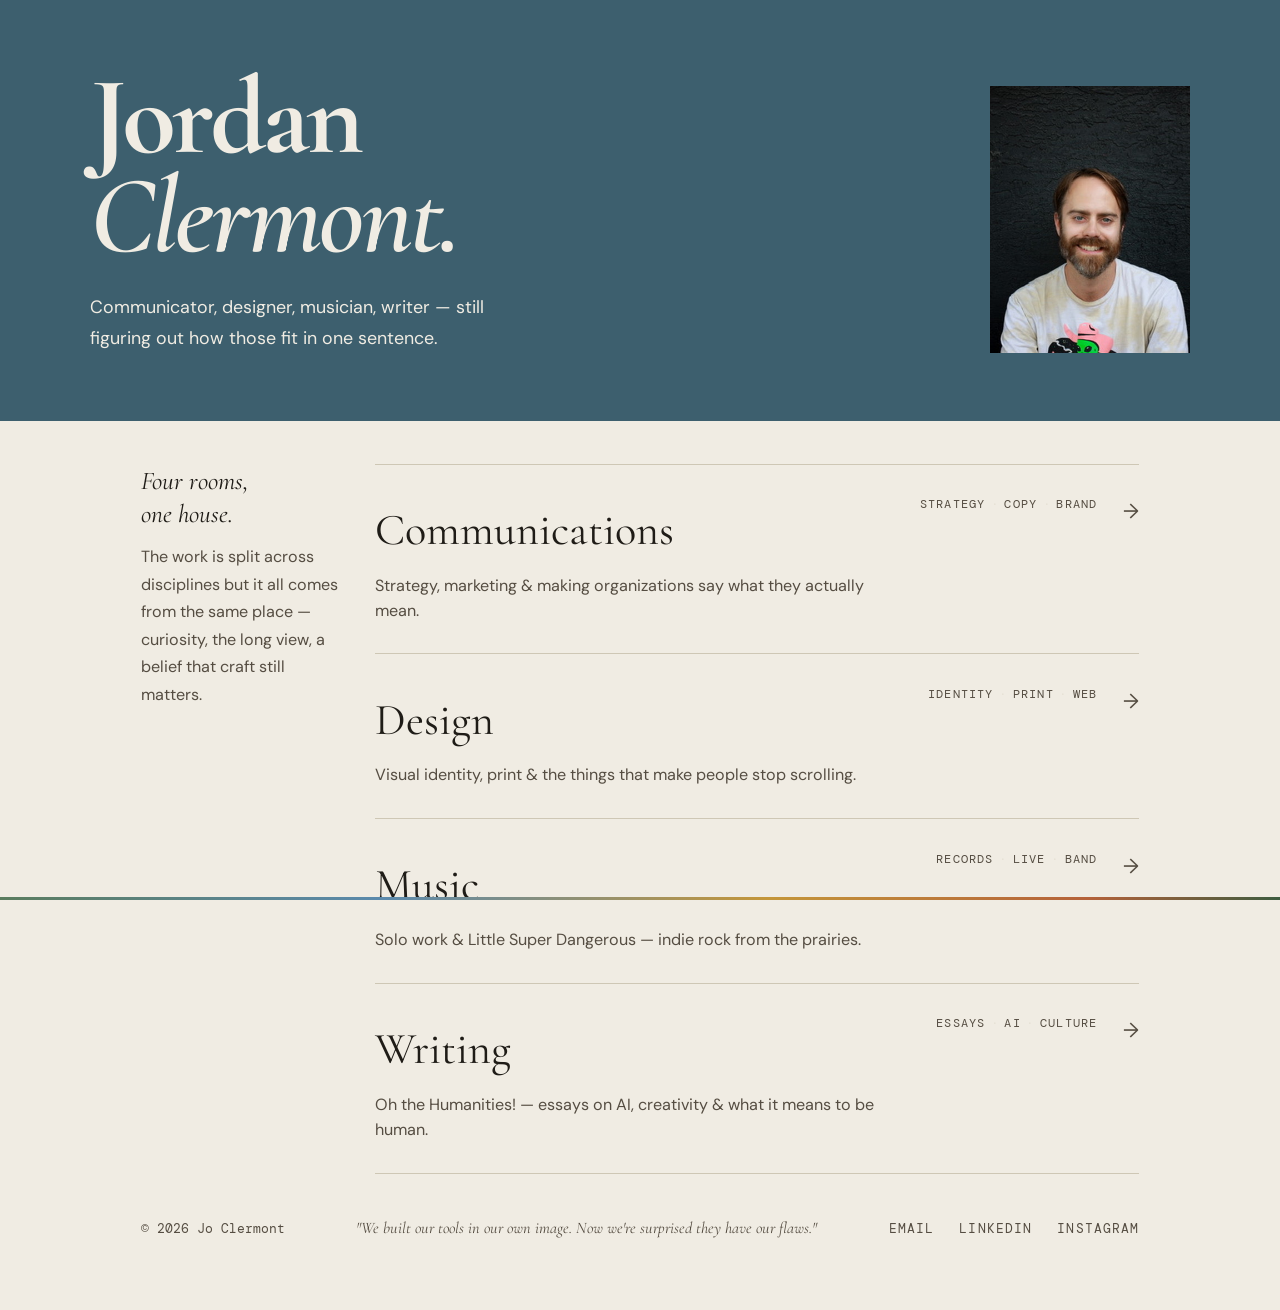
==== index.html @ e1fb4818 "improve contrast, readability, and extract shared styles Contrast - --muted: #6b6358 → #554d42 (~7.4" ====
<!DOCTYPE html>
<html lang="en">
<head>
  <meta charset="UTF-8" />
  <meta name="viewport" content="width=device-width, initial-scale=1.0" />
  <title>Jordan Clermont</title>
  <meta name="description" content="Communicator, designer, musician, writer — still figuring out how those fit in one sentence. Calgary, AB." />
  <link rel="preconnect" href="https://fonts.googleapis.com" />
  <link rel="preconnect" href="https://fonts.gstatic.com" crossorigin />
  <link href="https://fonts.googleapis.com/css2?family=Cormorant+Garamond:ital,wght@0,400;0,600;0,700;1,400;1,600&family=DM+Sans:wght@400;500&family=DM+Mono:wght@400&display=swap" rel="stylesheet" />
  <link rel="stylesheet" href="assets/site.css" />
</head>

<body class="page-landing">
  <!--
    ┌─────────────────────────────────────────┐
    │  you're reading the source code.        │
    │  that's exactly the kind of thing       │
    │  i would do.                            │
    │                                         │
    │  → hello@jordanclermont.com             │
    └─────────────────────────────────────────┘
  -->

  <a href="#main" class="skip-link">Skip to content</a>
  <div class="horizon-bar" aria-hidden="true"></div>

  <div id="egg" role="dialog" aria-label="Easter egg">
    <div class="egg-emoji" aria-hidden="true">🌾</div>
    <div class="egg-text">big sky country.<br>small konami code.</div>
    <div class="egg-sub" aria-hidden="true">↑↑↓↓←→←→BA</div>
    <div class="egg-close" role="button" tabindex="0">← back to the prairie</div>
  </div>

  <main id="main">
    <header class="hero">
      <div class="hero-inner">
        <div>
          <h1>
            <span id="nameClick">Jordan</span><br>
            <span class="last">Clermont.</span>
          </h1>
          <p class="tagline">Communicator, designer, musician, writer &mdash; still figuring out how those fit in one sentence.</p>
        </div>
        <div class="hero-portrait">
          <img src="jo.jpg" alt="Jordan Clermont" id="jo-photo" />
        </div>
      </div>
    </header>

    <section class="doors-section" aria-label="What I do">
      <div class="doors-layout">
        <div class="doors-sidebar">
          <div class="doors-sidebar-title">Four rooms,<br>one house.</div>
          <p>The work is split across disciplines but it all comes from the same place &mdash; curiosity, the long view, a belief that craft still matters.</p>
        </div>
        <nav class="doors-list" aria-label="Work categories">
          <a href="/communications" class="door">
            <div class="door-info">
              <span class="door-label">Communications</span>
              <span class="door-desc">Strategy, marketing &amp; making organizations say what they actually mean.</span>
            </div>
            <span class="door-tags" aria-hidden="true">
              <span class="door-tag">Strategy</span><span class="door-sep">·</span>
              <span class="door-tag">Copy</span><span class="door-sep">·</span>
              <span class="door-tag">Brand</span>
            </span>
            <span class="door-arrow" aria-hidden="true">→</span>
          </a>
          <a href="/design" class="door">
            <div class="door-info">
              <span class="door-label">Design</span>
              <span class="door-desc">Visual identity, print &amp; the things that make people stop scrolling.</span>
            </div>
            <span class="door-tags" aria-hidden="true">
              <span class="door-tag">Identity</span><span class="door-sep">·</span>
              <span class="door-tag">Print</span><span class="door-sep">·</span>
              <span class="door-tag">Web</span>
            </span>
            <span class="door-arrow" aria-hidden="true">→</span>
          </a>
          <a href="/music" class="door">
            <div class="door-info">
              <span class="door-label">Music</span>
              <span class="door-desc">Solo work &amp; Little Super Dangerous — indie rock from the prairies.</span>
            </div>
            <span class="door-tags" aria-hidden="true">
              <span class="door-tag">Records</span><span class="door-sep">·</span>
              <span class="door-tag">Live</span><span class="door-sep">·</span>
              <span class="door-tag">Band</span>
            </span>
            <span class="door-arrow" aria-hidden="true">→</span>
          </a>
          <a href="/writing" class="door">
            <div class="door-info">
              <span class="door-label">Writing</span>
              <span class="door-desc">Oh the Humanities! — essays on AI, creativity &amp; what it means to be human.</span>
            </div>
            <span class="door-tags" aria-hidden="true">
              <span class="door-tag">Essays</span><span class="door-sep">·</span>
              <span class="door-tag">AI</span><span class="door-sep">·</span>
              <span class="door-tag">Culture</span>
            </span>
            <span class="door-arrow" aria-hidden="true">→</span>
          </a>
        </nav>
      </div>
    </section>
  </main>

  <footer>
    <div class="footer-copy">&copy; 2026 Jo Clermont</div>
    <div class="footer-quote">"We built our tools in our own image. Now we're surprised they have our flaws."</div>
    <div class="footer-links">
      <a href="mailto:hello@jordanclermont.com">Email</a>
      <a href="https://linkedin.com/in/jordanclermont" target="_blank" rel="noopener">LinkedIn</a>
      <a href="https://instagram.com/jordanclermont" target="_blank" rel="noopener">Instagram</a>
    </div>
  </footer>

  <div class="secret-corner" aria-hidden="true">· · ·</div>

  <script>
    // cycle nicknames on name click
    const nameEl = document.getElementById('nameClick');
    const nicknames = ['Jordan', 'Jo', 'JoCler', 'Vagrant Jo', 'J-Money', 'The Clerminator', '🌾'];
    let ni = 0;
    nameEl.addEventListener('click', () => {
      ni = (ni + 1) % nicknames.length;
      nameEl.textContent = nicknames[ni];
    });

    // portrait — tooltip patter after 3+ clicks
    const photo = document.getElementById('jo-photo');
    const photoMsgs = ['still me.', 'you can stop.', 'okay i respect it.', '🌾', 'seriously though.', 'goodnight.'];
    let pi = 0;
    photo.addEventListener('click', () => {
      pi++;
      if (pi >= 3) photo.title = photoMsgs[Math.min(pi - 3, photoMsgs.length - 1)];
    });

    // konami code → egg
    const konami = [38, 38, 40, 40, 37, 39, 37, 39, 66, 65];
    const egg = document.getElementById('egg');
    let ki = 0;
    document.addEventListener('keydown', e => {
      ki = (e.keyCode === konami[ki]) ? ki + 1 : 0;
      if (ki === konami.length) { egg.classList.add('show'); ki = 0; }
    });
    const eggClose = document.querySelector('.egg-close');
    const hideEgg = () => egg.classList.remove('show');
    eggClose.addEventListener('click', hideEgg);
    eggClose.addEventListener('keydown', e => {
      if (e.key === 'Enter' || e.key === ' ') { e.preventDefault(); hideEgg(); }
    });

    // tab-title patter while away
    const titles = ['Jordan Clermont', 'oh hey', 'still here?', 'Jordan Clermont'];
    let ti = 0;
    setInterval(() => {
      if (document.hidden) {
        ti = (ti + 1) % titles.length;
        document.title = titles[ti];
      } else {
        document.title = titles[0];
        ti = 0;
      }
    }, 3500);
  </script>
</body>
</html>
---- assets/site.css ----
/* ==========================================================================
   jordanclermont.com — site styles
   ========================================================================== */

/* ─── tokens ─────────────────────────────────────────────────────────────── */
:root {
  --hero-bg:    #3d5f6e;
  --hero-text:  #f0ece3;
  --hero-muted: #dce8ec;

  --sky:        #f0ece3;
  --ink:        #1f1c17;
  --muted:      #554d42;
  --border:     #cec7b5;
  --focus:      #2a7fff;

  --wheat:      #c4963a;
  --sage:       #5a7c5e;
  --sage-deep:  #3d5c40;
  --clay:       #b5623a;
  --bigsky:     #5b8aad;

  --max:        1100px;
}

/* ─── reset + base ───────────────────────────────────────────────────────── */
*, *::before, *::after { box-sizing: border-box; margin: 0; padding: 0; }

html { font-size: 17px; scroll-behavior: smooth; }

body {
  min-height: 100vh;
  background: var(--sky);
  color: var(--ink);
  font-family: 'DM Sans', sans-serif;
  font-weight: 400;
  line-height: 1.6;
  -webkit-font-smoothing: antialiased;
}

@media (prefers-reduced-motion: reduce) {
  *, *::before, *::after {
    animation-duration: 0.01ms !important;
    transition-duration: 0.01ms !important;
  }
  html { scroll-behavior: auto; }
}

:focus-visible {
  outline: 2px solid var(--focus);
  outline-offset: 3px;
}

/* ─── skip link + horizon bar ────────────────────────────────────────────── */
.skip-link {
  position: absolute;
  top: -100%;
  left: 1rem;
  z-index: 10000;
  padding: 0.5rem 1rem;
  background: var(--ink);
  color: var(--sky);
  font-size: 0.9rem;
  text-decoration: none;
  border-radius: 0 0 4px 4px;
}
.skip-link:focus { top: 0; }

.horizon-bar {
  position: fixed;
  left: 0; right: 0; bottom: 0;
  z-index: 100;
  height: 3px;
  background: linear-gradient(90deg,
    var(--sage), var(--bigsky) 30%, var(--wheat) 60%, var(--clay) 85%, var(--sage-deep));
}

/* ─── shared animations ──────────────────────────────────────────────────── */
@keyframes fadeUp {
  from { opacity: 0; transform: translateY(18px); }
  to   { opacity: 1; transform: translateY(0); }
}

/* ─── hero (shared shell; padding + layout differ per page) ──────────────── */
.hero {
  background: var(--hero-bg);
  opacity: 0;
  animation: fadeUp 0.8s ease 0.1s forwards;
}
.hero-inner {
  max-width: var(--max);
  margin: 0 auto;
}

/* ==========================================================================
   LANDING PAGE  (body.page-landing)
   ========================================================================== */
.page-landing .hero { padding: 4rem 3rem; }
.page-landing .hero-inner {
  display: grid;
  grid-template-columns: 1fr 200px;
  gap: 2rem;
  align-items: end;
}

.page-landing h1 {
  font-family: 'Cormorant Garamond', serif;
  font-size: clamp(3.5rem, 9vw, 6.5rem);
  font-weight: 700;
  line-height: 0.9;
  letter-spacing: -0.03em;
  color: var(--hero-text);
}
.page-landing h1 .last {
  display: block;
  font-style: italic;
  font-weight: 600;
}
#nameClick { cursor: pointer; user-select: none; }

.tagline {
  max-width: 440px;
  margin-top: 1.5rem;
  color: var(--hero-text);
  font-size: 1.05rem;
  line-height: 1.7;
}

.hero-portrait img {
  display: block;
  width: 100%;
  aspect-ratio: 3 / 4;
  object-fit: cover;
  object-position: center top;
}

/* doors */
.doors-section {
  max-width: var(--max);
  margin: 0 auto;
  padding: 0 3rem;
}
.doors-layout {
  display: grid;
  grid-template-columns: 200px 1fr;
  gap: 2rem;
  padding-top: 2.5rem;
  opacity: 0;
  animation: fadeUp 0.7s ease 0.3s forwards;
}

.doors-sidebar-title {
  margin-bottom: 0.8rem;
  font-family: 'Cormorant Garamond', serif;
  font-size: 1.5rem;
  font-style: italic;
  line-height: 1.3;
}
.doors-sidebar p {
  color: var(--muted);
  font-size: 0.95rem;
  line-height: 1.7;
}

.doors-list { border-top: 1px solid var(--border); }

.door {
  display: grid;
  grid-template-columns: 1fr auto auto;
  align-items: start;
  gap: 1.5rem;
  padding: 1.8rem 0;
  border-bottom: 1px solid var(--border);
  color: var(--ink);
  text-decoration: none;
  transition: padding-left 0.25s ease;
}
.door:hover { padding-left: 0.6rem; }
.door-info { display: flex; flex-direction: column; gap: 0.4rem; }

.door-label {
  font-family: 'Cormorant Garamond', serif;
  font-size: clamp(1.8rem, 3.5vw, 2.6rem);
  font-weight: 400;
  transition: color 0.2s;
}
.door:hover .door-label { color: var(--hero-bg); }

.door-desc {
  color: var(--muted);
  font-size: 0.95rem;
  line-height: 1.55;
}

.door-tags { display: flex; align-items: center; gap: 0.5rem; }
.door-tag {
  font-family: 'DM Mono', monospace;
  font-size: 0.72rem;
  color: var(--muted);
  letter-spacing: 0.1em;
  text-transform: uppercase;
}
.door-sep { color: var(--border); font-size: 0.5rem; }

.door-arrow {
  color: var(--muted);
  font-size: 1.2rem;
  transition: color 0.2s, transform 0.2s;
}
.door:hover .door-arrow {
  color: var(--hero-bg);
  transform: translate(3px, -3px);
}

/* landing footer */
.page-landing footer {
  display: flex;
  justify-content: space-between;
  align-items: center;
  flex-wrap: wrap;
  gap: 1rem;
  max-width: var(--max);
  margin: 0 auto;
  padding: 2.5rem 3rem 4rem;
  opacity: 0;
  animation: fadeUp 0.7s ease 0.5s forwards;
}
.footer-copy {
  color: var(--muted);
  font-family: 'DM Mono', monospace;
  font-size: 0.75rem;
}
.footer-quote {
  flex: 1;
  min-width: 200px;
  color: var(--muted);
  font-family: 'Cormorant Garamond', serif;
  font-size: 0.95rem;
  font-style: italic;
  text-align: center;
}
.footer-links { display: flex; gap: 1.5rem; }
.footer-links a {
  color: var(--muted);
  font-family: 'DM Mono', monospace;
  font-size: 0.78rem;
  letter-spacing: 0.08em;
  text-decoration: none;
  text-transform: uppercase;
  transition: color 0.2s;
}
.footer-links a:hover { color: var(--ink); }

/* easter egg */
.secret-corner {
  position: fixed;
  right: 1rem; bottom: 1rem;
  z-index: 99;
  color: var(--sky);
  font-family: 'DM Mono', monospace;
  font-size: 0.55rem;
  letter-spacing: 0.15em;
  user-select: none;
  transition: color 0.4s;
}
.secret-corner:hover { color: var(--muted); }

#egg {
  display: none;
  position: fixed;
  inset: 0;
  z-index: 9999;
  background: var(--ink);
  align-items: center;
  justify-content: center;
  flex-direction: column;
  gap: 1.2rem;
  padding: 2rem;
  text-align: center;
}
#egg.show { display: flex; }
#egg .egg-emoji { font-size: 5rem; animation: float 3s ease-in-out infinite; }
#egg .egg-text {
  max-width: 380px;
  color: var(--sky);
  font-family: 'Cormorant Garamond', serif;
  font-size: 1.8rem;
  font-style: italic;
  line-height: 1.4;
}
#egg .egg-sub {
  color: var(--hero-muted);
  font-family: 'DM Mono', monospace;
  font-size: 0.78rem;
  letter-spacing: 0.08em;
}
#egg .egg-close {
  margin-top: 1rem;
  color: var(--hero-muted);
  cursor: pointer;
  font-family: 'DM Mono', monospace;
  font-size: 0.75rem;
  letter-spacing: 0.12em;
  text-transform: uppercase;
  transition: color 0.2s;
}
#egg .egg-close:hover { color: var(--wheat); }

@keyframes float {
  0%, 100% { transform: translateY(0); }
  50%      { transform: translateY(-14px); }
}

/* landing responsive */
@media (max-width: 680px) {
  .page-landing .hero { padding: 2.5rem 1.5rem; }
  .page-landing .hero-inner { grid-template-columns: 1fr; }
  .hero-portrait { width: 150px; order: -1; }

  .doors-section { padding: 0 1.5rem; }
  .doors-layout { grid-template-columns: 1fr; gap: 1rem; }
  .door { grid-template-columns: 1fr auto; }
  .door-tags { display: none; }

  .page-landing footer { padding: 2rem 1.5rem 4rem; }
}

/* ==========================================================================
   COMMUNICATIONS PAGE  (body.page-comms)
   ========================================================================== */

/* nav */
.site-nav { background: var(--hero-bg); padding: 1rem 3rem; }
.site-nav-inner {
  display: flex;
  justify-content: space-between;
  align-items: center;
  max-width: var(--max);
  margin: 0 auto;
}
.nav-back {
  color: var(--hero-muted);
  font-family: 'DM Mono', monospace;
  font-size: 0.78rem;
  letter-spacing: 0.1em;
  text-decoration: none;
  text-transform: uppercase;
  transition: color 0.2s;
}
.nav-back:hover { color: var(--hero-text); }
.nav-label {
  color: var(--hero-muted);
  font-family: 'DM Mono', monospace;
  font-size: 0.75rem;
  letter-spacing: 0.15em;
  text-transform: uppercase;
}

/* hero */
.page-comms .hero { padding: 3rem 3rem 4rem; }

.hero-kicker {
  margin-bottom: 1rem;
  color: var(--hero-muted);
  font-family: 'DM Mono', monospace;
  font-size: 0.78rem;
  letter-spacing: 0.15em;
  text-transform: uppercase;
}
.page-comms h1 {
  font-family: 'Cormorant Garamond', serif;
  font-size: clamp(3rem, 8vw, 5.5rem);
  font-weight: 700;
  line-height: 0.9;
  letter-spacing: -0.03em;
  color: var(--hero-text);
}
.page-comms h1 em {
  display: block;
  font-style: italic;
  font-weight: 600;
}

.hero-desc {
  max-width: 640px;
  margin-top: 1.8rem;
  color: var(--hero-text);
  font-size: 1.15rem;
  line-height: 1.75;
}

.hero-meta {
  display: flex;
  flex-wrap: wrap;
  gap: 2.5rem;
  margin-top: 2rem;
}
.hero-stat { display: flex; flex-direction: column; gap: 0.25rem; }
.hero-stat-num {
  color: var(--hero-text);
  font-family: 'Cormorant Garamond', serif;
  font-size: 2.1rem;
  font-weight: 700;
  line-height: 1;
}
.hero-stat-label {
  color: var(--hero-muted);
  font-family: 'DM Mono', monospace;
  font-size: 0.72rem;
  letter-spacing: 0.1em;
  text-transform: uppercase;
}

/* main + case studies */
.page-comms main {
  max-width: var(--max);
  margin: 0 auto;
  padding: 0 3rem;
}
.case-study {
  padding: 4rem 0;
  border-bottom: 1px solid var(--border);
  opacity: 0;
  animation: fadeUp 0.7s ease forwards;
}
.case-study:last-of-type { border-bottom: none; }
.case-study:nth-of-type(1) { animation-delay: 0.3s; }
.case-study:nth-of-type(2) { animation-delay: 0.45s; }
.case-study:nth-of-type(3) { animation-delay: 0.6s; }

.case-header {
  display: grid;
  grid-template-columns: 1fr auto;
  align-items: start;
  gap: 2rem;
  margin-bottom: 2rem;
}
.case-num {
  margin-bottom: 0.6rem;
  color: var(--muted);
  font-family: 'DM Mono', monospace;
  font-size: 0.72rem;
  letter-spacing: 0.15em;
}
.page-comms h2 {
  font-family: 'Cormorant Garamond', serif;
  font-size: clamp(2rem, 4vw, 3rem);
  font-weight: 400;
  line-height: 1.05;
  letter-spacing: -0.02em;
}
.case-tags {
  display: flex;
  flex-direction: column;
  align-items: flex-end;
  gap: 0.4rem;
  padding-top: 0.2rem;
}
.tag {
  padding: 0.25rem 0.55rem;
  border: 1px solid var(--border);
  color: var(--muted);
  font-family: 'DM Mono', monospace;
  font-size: 0.7rem;
  letter-spacing: 0.1em;
  text-transform: uppercase;
  white-space: nowrap;
}

.case-body { display: grid; grid-template-columns: 1fr 1fr; gap: 3rem; }

.case-section-label {
  margin-bottom: 0.6rem;
  color: var(--muted);
  font-family: 'DM Mono', monospace;
  font-size: 0.72rem;
  letter-spacing: 0.15em;
  text-transform: uppercase;
}
.case-text {
  color: var(--ink);
  font-size: 1.1rem;
  line-height: 1.75;
}
.case-text + .case-text { margin-top: 1.2rem; }

.case-stats {
  display: flex;
  flex-wrap: wrap;
  gap: 2rem;
  margin-top: 1.8rem;
  padding-top: 1.5rem;
  border-top: 1px solid var(--border);
}
.case-stat { display: flex; flex-direction: column; gap: 0.25rem; }
.case-stat-num {
  color: var(--hero-bg);
  font-family: 'Cormorant Garamond', serif;
  font-size: 1.9rem;
  font-weight: 700;
  line-height: 1;
}
.case-stat-label {
  max-width: 130px;
  color: var(--muted);
  font-family: 'DM Mono', monospace;
  font-size: 0.7rem;
  letter-spacing: 0.08em;
  line-height: 1.45;
  text-transform: uppercase;
}

/* before / after */
.before-after { grid-column: 1 / -1; margin-top: 0.5rem; }
.ba-label-row {
  display: grid;
  grid-template-columns: 1fr 1fr;
  gap: 1rem;
  margin-bottom: 0.5rem;
}
.ba-label {
  color: var(--muted);
  font-family: 'DM Mono', monospace;
  font-size: 0.72rem;
  letter-spacing: 0.15em;
  text-transform: uppercase;
}
.ba-label.after { color: var(--sage-deep); }

.ba-frames { display: grid; grid-template-columns: 1fr 1fr; gap: 1rem; }
.ba-frame {
  position: relative;
  overflow: hidden;
  border: 1px solid var(--border);
  background: #fff;
}
.ba-frame.after { border-color: var(--sage-deep); }
.ba-frame img { display: block; width: 100%; }

.ba-caption {
  margin-top: 0.8rem;
  color: var(--muted);
  font-size: 0.9rem;
  font-style: italic;
  line-height: 1.65;
}

/* pull quote */
.pull-quote {
  grid-column: 1 / -1;
  margin-top: 1rem;
  padding: 1.5rem 2rem;
  border-left: 3px solid var(--wheat);
  background: rgba(196, 150, 58, 0.08);
}
.pull-quote p {
  color: var(--ink);
  font-family: 'Cormorant Garamond', serif;
  font-size: 1.4rem;
  font-style: italic;
  line-height: 1.5;
}
.pull-quote cite {
  display: block;
  margin-top: 0.6rem;
  color: var(--muted);
  font-family: 'DM Mono', monospace;
  font-size: 0.72rem;
  font-style: normal;
  letter-spacing: 0.1em;
  text-transform: uppercase;
}

/* video */
.video-wrap {
  position: relative;
  grid-column: 1 / -1;
  height: 0;
  margin-top: 0.5rem;
  padding-bottom: 56.25%;
  overflow: hidden;
  border: 1px solid var(--border);
}
.video-wrap iframe {
  position: absolute;
  top: 0; left: 0;
  width: 100%;
  height: 100%;
  border: none;
}
.video-note {
  margin-top: 0.6rem;
  color: var(--muted);
  font-family: 'DM Mono', monospace;
  font-size: 0.72rem;
  font-style: italic;
  letter-spacing: 0.05em;
}

/* comms footer */
.page-comms footer {
  display: flex;
  justify-content: space-between;
  align-items: center;
  flex-wrap: wrap;
  gap: 1rem;
  max-width: var(--max);
  margin: 0 auto;
  padding: 2.5rem 3rem 5rem;
  border-top: 1px solid var(--border);
}
.footer-contact {
  color: var(--muted);
  font-family: 'DM Mono', monospace;
  font-size: 0.78rem;
  letter-spacing: 0.08em;
  text-decoration: none;
  text-transform: uppercase;
  transition: color 0.2s;
}
.footer-contact:hover { color: var(--ink); }

/* comms responsive */
@media (max-width: 680px) {
  .site-nav { padding: 1rem 1.5rem; }
  .page-comms .hero { padding: 2rem 1.5rem 3rem; }
  .page-comms main { padding: 0 1.5rem; }

  .case-header { grid-template-columns: 1fr; }
  .case-body { grid-template-columns: 1fr; gap: 1.5rem; }
  .case-tags { flex-direction: row; flex-wrap: wrap; align-items: flex-start; }

  .ba-frames,
  .ba-label-row { grid-template-columns: 1fr; }

  .hero-meta { gap: 1.5rem; }

  .page-comms footer { padding: 2rem 1.5rem 5rem; }
}
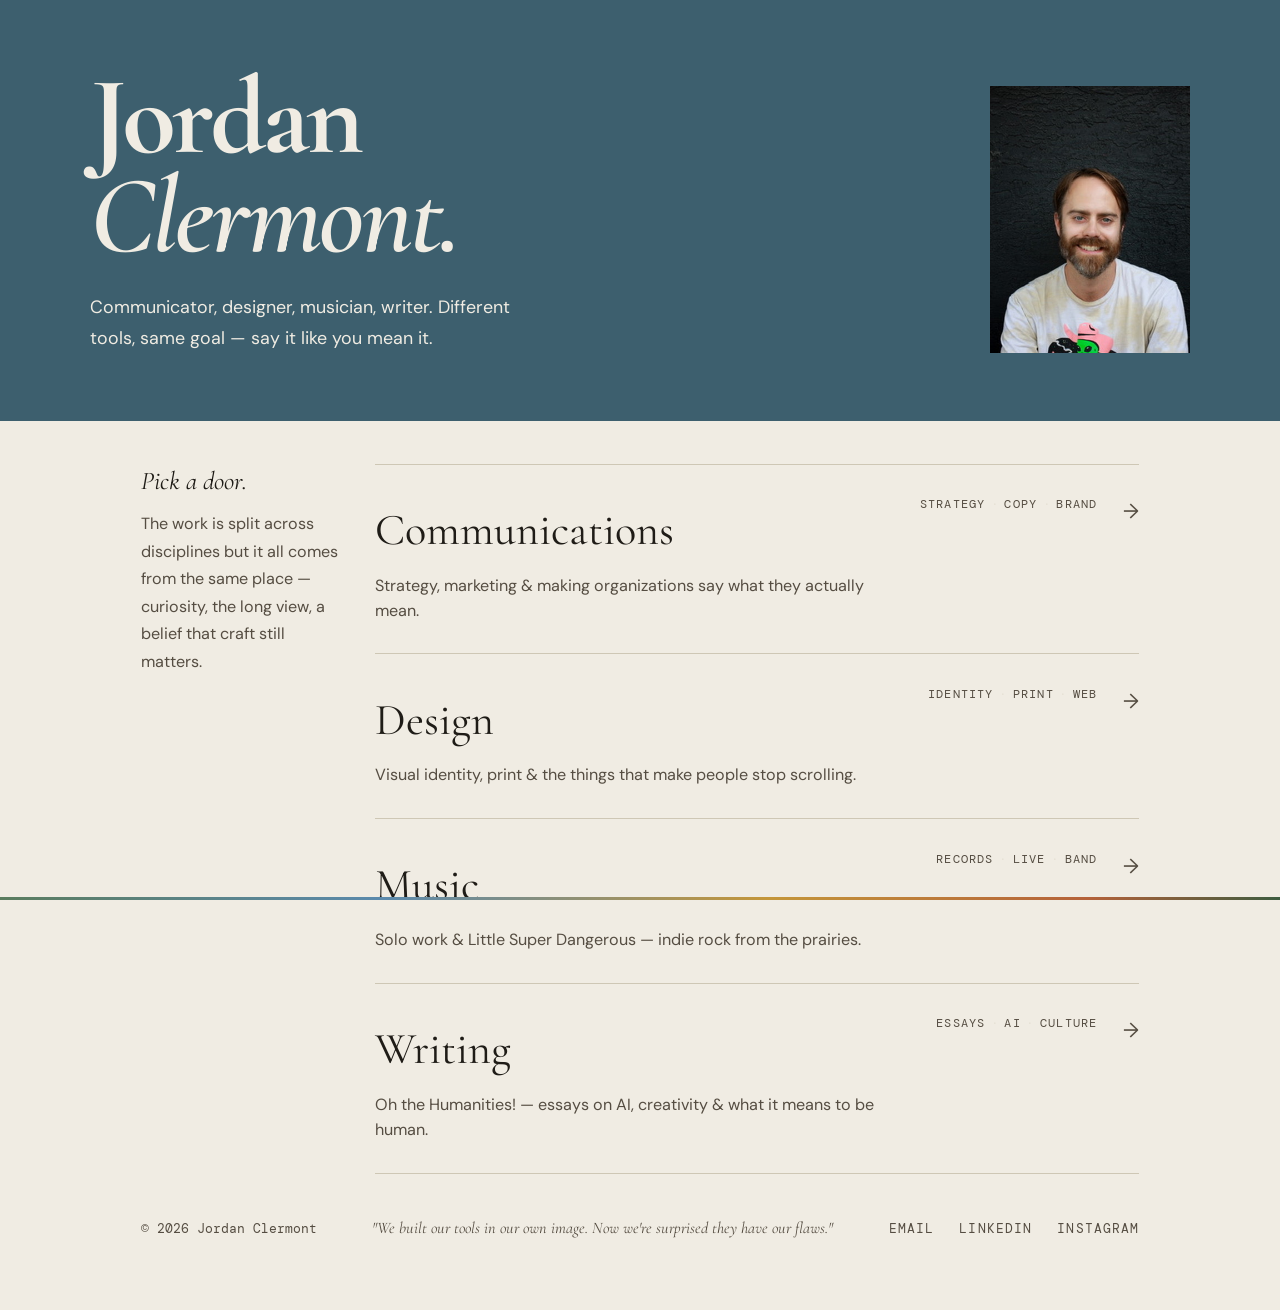
==== commit 94802181: "new tagline, real portfolio content on design/music/writing, neutral crisis-comms rewrite - tagline:" ====
--- a/index.html
+++ b/index.html
@@ -4,11 +4,20 @@
   <meta charset="UTF-8" />
   <meta name="viewport" content="width=device-width, initial-scale=1.0" />
   <title>Jordan Clermont</title>
-  <meta name="description" content="Communicator, designer, musician, writer — still figuring out how those fit in one sentence. Calgary, AB." />
+  <meta name="description" content="Jordan Clermont — communicator, designer, musician &amp; writer in Calgary, AB. Different tools, same goal: say it like you mean it." />
   <link rel="preconnect" href="https://fonts.googleapis.com" />
   <link rel="preconnect" href="https://fonts.gstatic.com" crossorigin />
   <link href="https://fonts.googleapis.com/css2?family=Cormorant+Garamond:ital,wght@0,400;0,600;0,700;1,400;1,600&family=DM+Sans:wght@400;500&family=DM+Mono:wght@400&display=swap" rel="stylesheet" />
   <link rel="stylesheet" href="assets/site.css" />
+  <link rel="icon" href="/favicon.svg" type="image/svg+xml" />
+
+  <!-- Open Graph / social -->
+  <meta property="og:type" content="website" />
+  <meta property="og:title" content="Jordan Clermont" />
+  <meta property="og:description" content="Communicator, designer, musician &amp; writer in Calgary, AB. Different tools, same goal: say it like you mean it." />
+  <meta property="og:url" content="https://jordanclermont-com.pages.dev/" />
+  <meta property="og:image" content="https://jordanclermont-com.pages.dev/jo.jpg" />
+  <meta name="twitter:card" content="summary_large_image" />
 </head>
 
 <body class="page-landing">
@@ -40,7 +49,7 @@
             <span id="nameClick">Jordan</span><br>
             <span class="last">Clermont.</span>
           </h1>
-          <p class="tagline">Communicator, designer, musician, writer &mdash; still figuring out how those fit in one sentence.</p>
+          <p class="tagline">Communicator, designer, musician, writer. Different tools, same goal &mdash; say it like you mean it.</p>
         </div>
         <div class="hero-portrait">
           <img src="jo.jpg" alt="Jordan Clermont" id="jo-photo" />
@@ -51,7 +60,7 @@
     <section class="doors-section" aria-label="What I do">
       <div class="doors-layout">
         <div class="doors-sidebar">
-          <div class="doors-sidebar-title">Four rooms,<br>one house.</div>
+          <div class="doors-sidebar-title">Pick a door.</div>
           <p>The work is split across disciplines but it all comes from the same place &mdash; curiosity, the long view, a belief that craft still matters.</p>
         </div>
         <nav class="doors-list" aria-label="Work categories">
@@ -109,7 +118,7 @@
   </main>
 
   <footer>
-    <div class="footer-copy">&copy; 2026 Jo Clermont</div>
+    <div class="footer-copy">&copy; 2026 Jordan Clermont</div>
     <div class="footer-quote">"We built our tools in our own image. Now we're surprised they have our flaws."</div>
     <div class="footer-links">
       <a href="mailto:hello@jordanclermont.com">Email</a>
--- a/assets/site.css
+++ b/assets/site.css
@@ -326,7 +326,7 @@
 }
 
 /* ==========================================================================
-   COMMUNICATIONS PAGE  (body.page-comms)
+   SUBPAGES  (body.page-sub — shared by comms, design, music, writing)
    ========================================================================== */
 
 /* nav */
@@ -357,7 +357,7 @@
 }
 
 /* hero */
-.page-comms .hero { padding: 3rem 3rem 4rem; }
+.page-sub .hero { padding: 3rem 3rem 4rem; }
 
 .hero-kicker {
   margin-bottom: 1rem;
@@ -367,7 +367,7 @@
   letter-spacing: 0.15em;
   text-transform: uppercase;
 }
-.page-comms h1 {
+.page-sub h1 {
   font-family: 'Cormorant Garamond', serif;
   font-size: clamp(3rem, 8vw, 5.5rem);
   font-weight: 700;
@@ -375,7 +375,7 @@
   letter-spacing: -0.03em;
   color: var(--hero-text);
 }
-.page-comms h1 em {
+.page-sub h1 em {
   display: block;
   font-style: italic;
   font-weight: 600;
@@ -412,7 +412,7 @@
 }
 
 /* main + case studies */
-.page-comms main {
+.page-sub main {
   max-width: var(--max);
   margin: 0 auto;
   padding: 0 3rem;
@@ -442,7 +442,7 @@
   font-size: 0.72rem;
   letter-spacing: 0.15em;
 }
-.page-comms h2 {
+.page-sub h2 {
   font-family: 'Cormorant Garamond', serif;
   font-size: clamp(2rem, 4vw, 3rem);
   font-weight: 400;
@@ -530,7 +530,8 @@
 .ba-frames { display: grid; grid-template-columns: 1fr 1fr; gap: 1rem; }
 .ba-frame {
   position: relative;
-  overflow: hidden;
+  max-height: 480px;
+  overflow-y: auto;
   border: 1px solid var(--border);
   background: #fff;
 }
@@ -568,6 +569,36 @@
   font-size: 0.72rem;
   font-style: normal;
   letter-spacing: 0.1em;
+  text-transform: uppercase;
+}
+
+/* full-width intro paragraph inside a case body */
+.section-intro { grid-column: 1 / -1; max-width: 680px; }
+.section-intro a { color: var(--sage-deep); }
+
+/* work gallery (design page) */
+.work-gallery {
+  display: grid;
+  gap: 1.5rem;
+  grid-column: 1 / -1;
+  margin-top: 1rem;
+}
+.work-gallery.cols-2 { grid-template-columns: repeat(2, 1fr); }
+.work-gallery.cols-3 { grid-template-columns: repeat(3, 1fr); }
+
+.work-item img {
+  display: block;
+  width: 100%;
+  border: 1px solid var(--border);
+  background: #fff;
+}
+.work-item figcaption {
+  margin-top: 0.5rem;
+  color: var(--muted);
+  font-family: 'DM Mono', monospace;
+  font-size: 0.7rem;
+  letter-spacing: 0.08em;
+  line-height: 1.5;
   text-transform: uppercase;
 }
 
@@ -597,8 +628,8 @@
   letter-spacing: 0.05em;
 }
 
-/* comms footer */
-.page-comms footer {
+/* subpage footer */
+.page-sub footer {
   display: flex;
   justify-content: space-between;
   align-items: center;
@@ -620,11 +651,11 @@
 }
 .footer-contact:hover { color: var(--ink); }
 
-/* comms responsive */
+/* subpage responsive */
 @media (max-width: 680px) {
   .site-nav { padding: 1rem 1.5rem; }
-  .page-comms .hero { padding: 2rem 1.5rem 3rem; }
-  .page-comms main { padding: 0 1.5rem; }
+  .page-sub .hero { padding: 2rem 1.5rem 3rem; }
+  .page-sub main { padding: 0 1.5rem; }
 
   .case-header { grid-template-columns: 1fr; }
   .case-body { grid-template-columns: 1fr; gap: 1.5rem; }
@@ -635,5 +666,121 @@
 
   .hero-meta { gap: 1.5rem; }
 
-  .page-comms footer { padding: 2rem 1.5rem 5rem; }
-}
+  .page-sub footer { padding: 2rem 1.5rem 5rem; }
+}
+
+/* ==========================================================================
+   MUSIC PAGE — releases grid
+   ========================================================================== */
+.releases-grid {
+  display: grid;
+  grid-template-columns: repeat(auto-fill, minmax(260px, 1fr));
+  gap: 2rem;
+  grid-column: 1 / -1;
+}
+.release-card {
+  display: block;
+  border: 1px solid var(--border);
+  color: var(--ink);
+  text-decoration: none;
+  transition: border-color 0.2s;
+}
+.release-card:hover { border-color: var(--muted); }
+.release-card:hover .release-title { color: var(--hero-bg); }
+
+.releases-more { grid-column: 1 / -1; margin-top: 1.5rem; }
+.releases-more a {
+  color: var(--muted);
+  font-family: 'DM Mono', monospace;
+  font-size: 0.78rem;
+  letter-spacing: 0.08em;
+  text-decoration: none;
+  text-transform: uppercase;
+  transition: color 0.2s;
+}
+.releases-more a:hover { color: var(--ink); }
+
+.release-art {
+  aspect-ratio: 1;
+  overflow: hidden;
+  background: var(--border);
+  display: flex;
+  align-items: center;
+  justify-content: center;
+}
+.release-art img { display: block; width: 100%; height: 100%; object-fit: cover; }
+.release-art-placeholder {
+  color: var(--muted);
+  font-family: 'DM Mono', monospace;
+  font-size: 0.72rem;
+  letter-spacing: 0.1em;
+  text-transform: uppercase;
+}
+
+.release-info { padding: 1.2rem; }
+.release-title {
+  font-family: 'Cormorant Garamond', serif;
+  font-size: 1.3rem;
+  font-weight: 400;
+  margin-bottom: 0.3rem;
+}
+.release-detail {
+  color: var(--muted);
+  font-family: 'DM Mono', monospace;
+  font-size: 0.72rem;
+  letter-spacing: 0.08em;
+  text-transform: uppercase;
+}
+
+/* ==========================================================================
+   WRITING PAGE — essay list
+   ========================================================================== */
+.essay-list {
+  grid-column: 1 / -1;
+  border-top: 1px solid var(--border);
+}
+.essay-entry {
+  display: grid;
+  grid-template-columns: 1fr auto;
+  align-items: start;
+  gap: 1.5rem;
+  padding: 2.2rem 0;
+  border-bottom: 1px solid var(--border);
+  text-decoration: none;
+  color: var(--ink);
+  transition: padding-left 0.25s ease;
+}
+.essay-entry:hover { padding-left: 0.6rem; }
+
+.essay-title {
+  font-family: 'Cormorant Garamond', serif;
+  font-size: clamp(1.5rem, 3vw, 2.1rem);
+  font-weight: 400;
+  line-height: 1.2;
+  transition: color 0.2s;
+}
+.essay-entry:hover .essay-title { color: var(--hero-bg); }
+
+.essay-excerpt {
+  margin-top: 0.5rem;
+  color: var(--muted);
+  font-size: 1rem;
+  line-height: 1.65;
+  max-width: 600px;
+}
+.essay-date {
+  color: var(--muted);
+  font-family: 'DM Mono', monospace;
+  font-size: 0.72rem;
+  letter-spacing: 0.08em;
+  text-transform: uppercase;
+  white-space: nowrap;
+  padding-top: 0.3rem;
+}
+
+@media (max-width: 680px) {
+  .releases-grid { grid-template-columns: 1fr 1fr; gap: 1rem; }
+  .essay-entry { grid-template-columns: 1fr; gap: 0.5rem; }
+  .work-gallery.cols-2,
+  .work-gallery.cols-3 { grid-template-columns: 1fr 1fr; gap: 1rem; }
+}
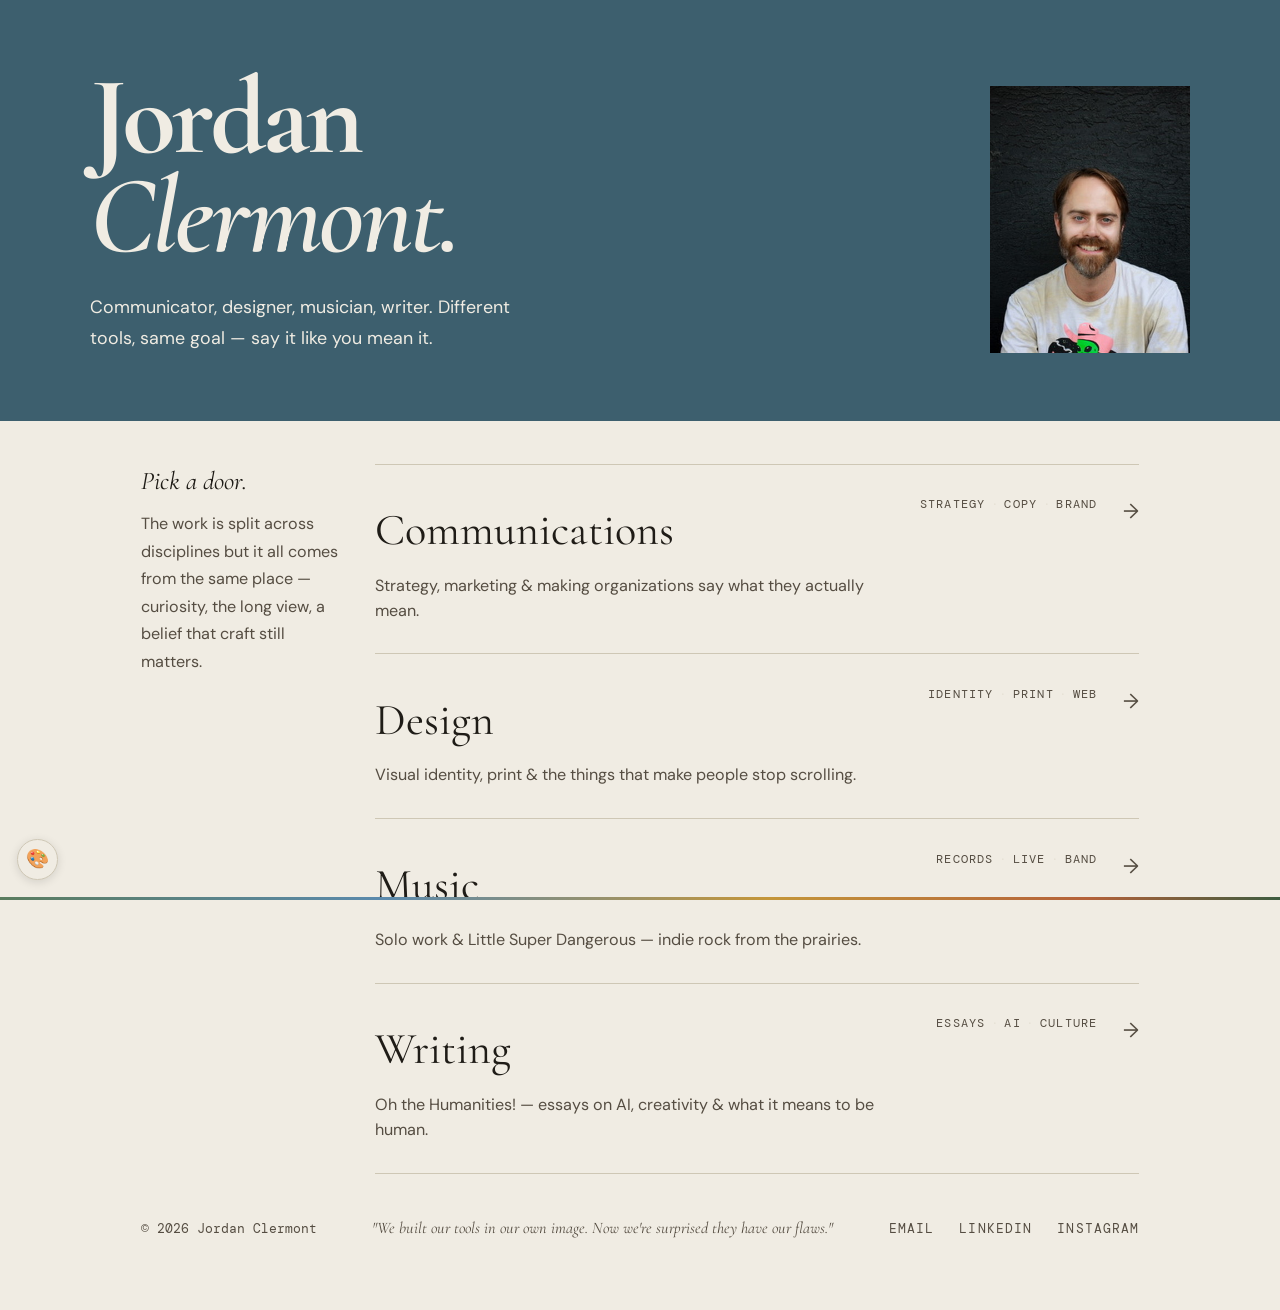
==== commit f050d647: "add dev theme picker, dedupe scripts into site.js, Odyssey/Gateway context - theme picker (bottom-le" ====
--- a/index.html
+++ b/index.html
@@ -7,7 +7,7 @@
   <meta name="description" content="Jordan Clermont — communicator, designer, musician &amp; writer in Calgary, AB. Different tools, same goal: say it like you mean it." />
   <link rel="preconnect" href="https://fonts.googleapis.com" />
   <link rel="preconnect" href="https://fonts.gstatic.com" crossorigin />
-  <link href="https://fonts.googleapis.com/css2?family=Cormorant+Garamond:ital,wght@0,400;0,600;0,700;1,400;1,600&family=DM+Sans:wght@400;500&family=DM+Mono:wght@400&display=swap" rel="stylesheet" />
+  <link href="https://fonts.googleapis.com/css2?family=Cormorant+Garamond:ital,wght@0,400;0,700;1,400;1,600&family=DM+Sans&family=DM+Mono&display=swap" rel="stylesheet" />
   <link rel="stylesheet" href="assets/site.css" />
   <link rel="icon" href="/favicon.svg" type="image/svg+xml" />
 
@@ -176,5 +176,6 @@
       }
     }, 3500);
   </script>
+  <script src="assets/site.js" defer></script>
 </body>
 </html>
--- a/assets/site.css
+++ b/assets/site.css
@@ -20,7 +20,77 @@
   --clay:       #b5623a;
   --bigsky:     #5b8aad;
 
+  --serif:      'Cormorant Garamond', Georgia, serif;
+  --sans:       'DM Sans', -apple-system, sans-serif;
+  --mono:       'DM Mono', monospace;
+
   --max:        1100px;
+}
+
+/* ─── alternate palettes (preview via theme picker) ──────────────────────── */
+:root[data-theme="dusk"] {
+  --hero-bg:    #473d63;
+  --hero-text:  #f3eee6;
+  --hero-muted: #d8d2e6;
+  --sky:        #f4edea;
+  --ink:        #241f2b;
+  --muted:      #5c5164;
+  --border:     #d6c9c6;
+  --wheat:      #c99a45;
+  --sage:       #7a6a92;
+  --sage-deep:  #544468;
+  --clay:       #c26456;
+  --bigsky:     #8f7fb0;
+}
+:root[data-theme="bigsky"] {
+  --hero-bg:    #33719f;
+  --hero-text:  #f6f9fb;
+  --hero-muted: #d3e4ef;
+  --sky:        #f4f7f9;
+  --ink:        #16222c;
+  --muted:      #4a5a66;
+  --border:     #c9d6de;
+  --wheat:      #d9a53f;
+  --sage:       #5a8a6e;
+  --sage-deep:  #3f6b52;
+  --clay:       #c26b4a;
+  --bigsky:     #7ab3d9;
+}
+:root[data-theme="harvest"] {
+  --hero-bg:    #7d5320;
+  --hero-text:  #f7f0e0;
+  --hero-muted: #e8d9b8;
+  --sky:        #f5efdf;
+  --ink:        #2b2113;
+  --muted:      #6b5636;
+  --border:     #d9cba8;
+  --wheat:      #c4963a;
+  --sage:       #6e7a45;
+  --sage-deep:  #55632f;
+  --clay:       #a84f2e;
+  --bigsky:     #5b8aad;
+}
+:root[data-theme="chinook"] {
+  --hero-bg:    #39465e;
+  --hero-text:  #f6eee8;
+  --hero-muted: #d9d3dd;
+  --sky:        #f6efe9;
+  --ink:        #25222a;
+  --muted:      #5d5254;
+  --border:     #dcc9bd;
+  --wheat:      #d19a44;
+  --sage:       #647a6b;
+  --sage-deep:  #46584c;
+  --clay:       #c76d4f;
+  --bigsky:     #7d95b5;
+}
+
+/* ─── alternate font pairings (preview via theme picker) ─────────────────── */
+:root[data-font="fraunces"] {
+  --serif: 'Fraunces', Georgia, serif;
+}
+:root[data-font="playfair"] {
+  --serif: 'Playfair Display', Georgia, serif;
 }
 
 /* ─── reset + base ───────────────────────────────────────────────────────── */
@@ -32,7 +102,7 @@
   min-height: 100vh;
   background: var(--sky);
   color: var(--ink);
-  font-family: 'DM Sans', sans-serif;
+  font-family: var(--sans);
   font-weight: 400;
   line-height: 1.6;
   -webkit-font-smoothing: antialiased;
@@ -104,7 +174,7 @@
 }
 
 .page-landing h1 {
-  font-family: 'Cormorant Garamond', serif;
+  font-family: var(--serif);
   font-size: clamp(3.5rem, 9vw, 6.5rem);
   font-weight: 700;
   line-height: 0.9;
@@ -151,7 +221,7 @@
 
 .doors-sidebar-title {
   margin-bottom: 0.8rem;
-  font-family: 'Cormorant Garamond', serif;
+  font-family: var(--serif);
   font-size: 1.5rem;
   font-style: italic;
   line-height: 1.3;
@@ -179,7 +249,7 @@
 .door-info { display: flex; flex-direction: column; gap: 0.4rem; }
 
 .door-label {
-  font-family: 'Cormorant Garamond', serif;
+  font-family: var(--serif);
   font-size: clamp(1.8rem, 3.5vw, 2.6rem);
   font-weight: 400;
   transition: color 0.2s;
@@ -194,7 +264,7 @@
 
 .door-tags { display: flex; align-items: center; gap: 0.5rem; }
 .door-tag {
-  font-family: 'DM Mono', monospace;
+  font-family: var(--mono);
   font-size: 0.72rem;
   color: var(--muted);
   letter-spacing: 0.1em;
@@ -227,14 +297,14 @@
 }
 .footer-copy {
   color: var(--muted);
-  font-family: 'DM Mono', monospace;
+  font-family: var(--mono);
   font-size: 0.75rem;
 }
 .footer-quote {
   flex: 1;
   min-width: 200px;
   color: var(--muted);
-  font-family: 'Cormorant Garamond', serif;
+  font-family: var(--serif);
   font-size: 0.95rem;
   font-style: italic;
   text-align: center;
@@ -242,7 +312,7 @@
 .footer-links { display: flex; gap: 1.5rem; }
 .footer-links a {
   color: var(--muted);
-  font-family: 'DM Mono', monospace;
+  font-family: var(--mono);
   font-size: 0.78rem;
   letter-spacing: 0.08em;
   text-decoration: none;
@@ -257,7 +327,7 @@
   right: 1rem; bottom: 1rem;
   z-index: 99;
   color: var(--sky);
-  font-family: 'DM Mono', monospace;
+  font-family: var(--mono);
   font-size: 0.55rem;
   letter-spacing: 0.15em;
   user-select: none;
@@ -283,14 +353,14 @@
 #egg .egg-text {
   max-width: 380px;
   color: var(--sky);
-  font-family: 'Cormorant Garamond', serif;
+  font-family: var(--serif);
   font-size: 1.8rem;
   font-style: italic;
   line-height: 1.4;
 }
 #egg .egg-sub {
   color: var(--hero-muted);
-  font-family: 'DM Mono', monospace;
+  font-family: var(--mono);
   font-size: 0.78rem;
   letter-spacing: 0.08em;
 }
@@ -298,7 +368,7 @@
   margin-top: 1rem;
   color: var(--hero-muted);
   cursor: pointer;
-  font-family: 'DM Mono', monospace;
+  font-family: var(--mono);
   font-size: 0.75rem;
   letter-spacing: 0.12em;
   text-transform: uppercase;
@@ -340,7 +410,7 @@
 }
 .nav-back {
   color: var(--hero-muted);
-  font-family: 'DM Mono', monospace;
+  font-family: var(--mono);
   font-size: 0.78rem;
   letter-spacing: 0.1em;
   text-decoration: none;
@@ -350,7 +420,7 @@
 .nav-back:hover { color: var(--hero-text); }
 .nav-label {
   color: var(--hero-muted);
-  font-family: 'DM Mono', monospace;
+  font-family: var(--mono);
   font-size: 0.75rem;
   letter-spacing: 0.15em;
   text-transform: uppercase;
@@ -362,13 +432,13 @@
 .hero-kicker {
   margin-bottom: 1rem;
   color: var(--hero-muted);
-  font-family: 'DM Mono', monospace;
+  font-family: var(--mono);
   font-size: 0.78rem;
   letter-spacing: 0.15em;
   text-transform: uppercase;
 }
 .page-sub h1 {
-  font-family: 'Cormorant Garamond', serif;
+  font-family: var(--serif);
   font-size: clamp(3rem, 8vw, 5.5rem);
   font-weight: 700;
   line-height: 0.9;
@@ -398,14 +468,14 @@
 .hero-stat { display: flex; flex-direction: column; gap: 0.25rem; }
 .hero-stat-num {
   color: var(--hero-text);
-  font-family: 'Cormorant Garamond', serif;
+  font-family: var(--serif);
   font-size: 2.1rem;
   font-weight: 700;
   line-height: 1;
 }
 .hero-stat-label {
   color: var(--hero-muted);
-  font-family: 'DM Mono', monospace;
+  font-family: var(--mono);
   font-size: 0.72rem;
   letter-spacing: 0.1em;
   text-transform: uppercase;
@@ -438,12 +508,12 @@
 .case-num {
   margin-bottom: 0.6rem;
   color: var(--muted);
-  font-family: 'DM Mono', monospace;
+  font-family: var(--mono);
   font-size: 0.72rem;
   letter-spacing: 0.15em;
 }
 .page-sub h2 {
-  font-family: 'Cormorant Garamond', serif;
+  font-family: var(--serif);
   font-size: clamp(2rem, 4vw, 3rem);
   font-weight: 400;
   line-height: 1.05;
@@ -460,7 +530,7 @@
   padding: 0.25rem 0.55rem;
   border: 1px solid var(--border);
   color: var(--muted);
-  font-family: 'DM Mono', monospace;
+  font-family: var(--mono);
   font-size: 0.7rem;
   letter-spacing: 0.1em;
   text-transform: uppercase;
@@ -472,7 +542,7 @@
 .case-section-label {
   margin-bottom: 0.6rem;
   color: var(--muted);
-  font-family: 'DM Mono', monospace;
+  font-family: var(--mono);
   font-size: 0.72rem;
   letter-spacing: 0.15em;
   text-transform: uppercase;
@@ -495,7 +565,7 @@
 .case-stat { display: flex; flex-direction: column; gap: 0.25rem; }
 .case-stat-num {
   color: var(--hero-bg);
-  font-family: 'Cormorant Garamond', serif;
+  font-family: var(--serif);
   font-size: 1.9rem;
   font-weight: 700;
   line-height: 1;
@@ -503,7 +573,7 @@
 .case-stat-label {
   max-width: 130px;
   color: var(--muted);
-  font-family: 'DM Mono', monospace;
+  font-family: var(--mono);
   font-size: 0.7rem;
   letter-spacing: 0.08em;
   line-height: 1.45;
@@ -520,7 +590,7 @@
 }
 .ba-label {
   color: var(--muted);
-  font-family: 'DM Mono', monospace;
+  font-family: var(--mono);
   font-size: 0.72rem;
   letter-spacing: 0.15em;
   text-transform: uppercase;
@@ -556,7 +626,7 @@
 }
 .pull-quote p {
   color: var(--ink);
-  font-family: 'Cormorant Garamond', serif;
+  font-family: var(--serif);
   font-size: 1.4rem;
   font-style: italic;
   line-height: 1.5;
@@ -565,7 +635,7 @@
   display: block;
   margin-top: 0.6rem;
   color: var(--muted);
-  font-family: 'DM Mono', monospace;
+  font-family: var(--mono);
   font-size: 0.72rem;
   font-style: normal;
   letter-spacing: 0.1em;
@@ -595,7 +665,7 @@
 .work-item figcaption {
   margin-top: 0.5rem;
   color: var(--muted);
-  font-family: 'DM Mono', monospace;
+  font-family: var(--mono);
   font-size: 0.7rem;
   letter-spacing: 0.08em;
   line-height: 1.5;
@@ -622,7 +692,7 @@
 .video-note {
   margin-top: 0.6rem;
   color: var(--muted);
-  font-family: 'DM Mono', monospace;
+  font-family: var(--mono);
   font-size: 0.72rem;
   font-style: italic;
   letter-spacing: 0.05em;
@@ -642,7 +712,7 @@
 }
 .footer-contact {
   color: var(--muted);
-  font-family: 'DM Mono', monospace;
+  font-family: var(--mono);
   font-size: 0.78rem;
   letter-spacing: 0.08em;
   text-decoration: none;
@@ -691,7 +761,7 @@
 .releases-more { grid-column: 1 / -1; margin-top: 1.5rem; }
 .releases-more a {
   color: var(--muted);
-  font-family: 'DM Mono', monospace;
+  font-family: var(--mono);
   font-size: 0.78rem;
   letter-spacing: 0.08em;
   text-decoration: none;
@@ -709,24 +779,17 @@
   justify-content: center;
 }
 .release-art img { display: block; width: 100%; height: 100%; object-fit: cover; }
-.release-art-placeholder {
-  color: var(--muted);
-  font-family: 'DM Mono', monospace;
-  font-size: 0.72rem;
-  letter-spacing: 0.1em;
-  text-transform: uppercase;
-}
 
 .release-info { padding: 1.2rem; }
 .release-title {
-  font-family: 'Cormorant Garamond', serif;
+  font-family: var(--serif);
   font-size: 1.3rem;
   font-weight: 400;
   margin-bottom: 0.3rem;
 }
 .release-detail {
   color: var(--muted);
-  font-family: 'DM Mono', monospace;
+  font-family: var(--mono);
   font-size: 0.72rem;
   letter-spacing: 0.08em;
   text-transform: uppercase;
@@ -753,7 +816,7 @@
 .essay-entry:hover { padding-left: 0.6rem; }
 
 .essay-title {
-  font-family: 'Cormorant Garamond', serif;
+  font-family: var(--serif);
   font-size: clamp(1.5rem, 3vw, 2.1rem);
   font-weight: 400;
   line-height: 1.2;
@@ -770,7 +833,7 @@
 }
 .essay-date {
   color: var(--muted);
-  font-family: 'DM Mono', monospace;
+  font-family: var(--mono);
   font-size: 0.72rem;
   letter-spacing: 0.08em;
   text-transform: uppercase;
@@ -784,3 +847,78 @@
   .work-gallery.cols-2,
   .work-gallery.cols-3 { grid-template-columns: 1fr 1fr; gap: 1rem; }
 }
+
+/* ==========================================================================
+   DEV THEME PICKER — temporary preview tool, remove before launch
+   ========================================================================== */
+.dev-picker {
+  position: fixed;
+  left: 1rem;
+  bottom: 1.2rem;
+  z-index: 5000;
+  font-family: var(--mono);
+}
+.dp-toggle {
+  width: 2.4rem;
+  height: 2.4rem;
+  border: 1px solid var(--border);
+  border-radius: 50%;
+  background: var(--sky);
+  cursor: pointer;
+  font-size: 1.1rem;
+  line-height: 1;
+  box-shadow: 0 2px 10px rgba(0, 0, 0, 0.12);
+  transition: transform 0.2s;
+}
+.dp-toggle:hover { transform: rotate(20deg); }
+
+.dp-panel {
+  display: none;
+  position: absolute;
+  left: 0;
+  bottom: 3rem;
+  min-width: 210px;
+  padding: 0.9rem;
+  border: 1px solid var(--border);
+  background: var(--sky);
+  box-shadow: 0 6px 24px rgba(0, 0, 0, 0.16);
+}
+.dev-picker.open .dp-panel { display: block; }
+
+.dp-heading {
+  margin-bottom: 0.5rem;
+  color: var(--muted);
+  font-size: 0.6rem;
+  letter-spacing: 0.15em;
+  text-transform: uppercase;
+}
+.dp-row { display: flex; gap: 0.5rem; margin-bottom: 0.9rem; }
+.dp-row:last-child { margin-bottom: 0; }
+
+.dp-swatch {
+  width: 1.7rem;
+  height: 1.7rem;
+  border: 2px solid transparent;
+  border-radius: 50%;
+  cursor: pointer;
+  padding: 0;
+  transition: transform 0.15s;
+}
+.dp-swatch:hover { transform: scale(1.15); }
+.dp-swatch.active { border-color: var(--ink); }
+
+.dp-font {
+  padding: 0.35rem 0.55rem;
+  border: 1px solid var(--border);
+  background: transparent;
+  color: var(--muted);
+  cursor: pointer;
+  font-family: var(--mono);
+  font-size: 0.62rem;
+  letter-spacing: 0.08em;
+  text-transform: uppercase;
+}
+.dp-font.active {
+  border-color: var(--ink);
+  color: var(--ink);
+}
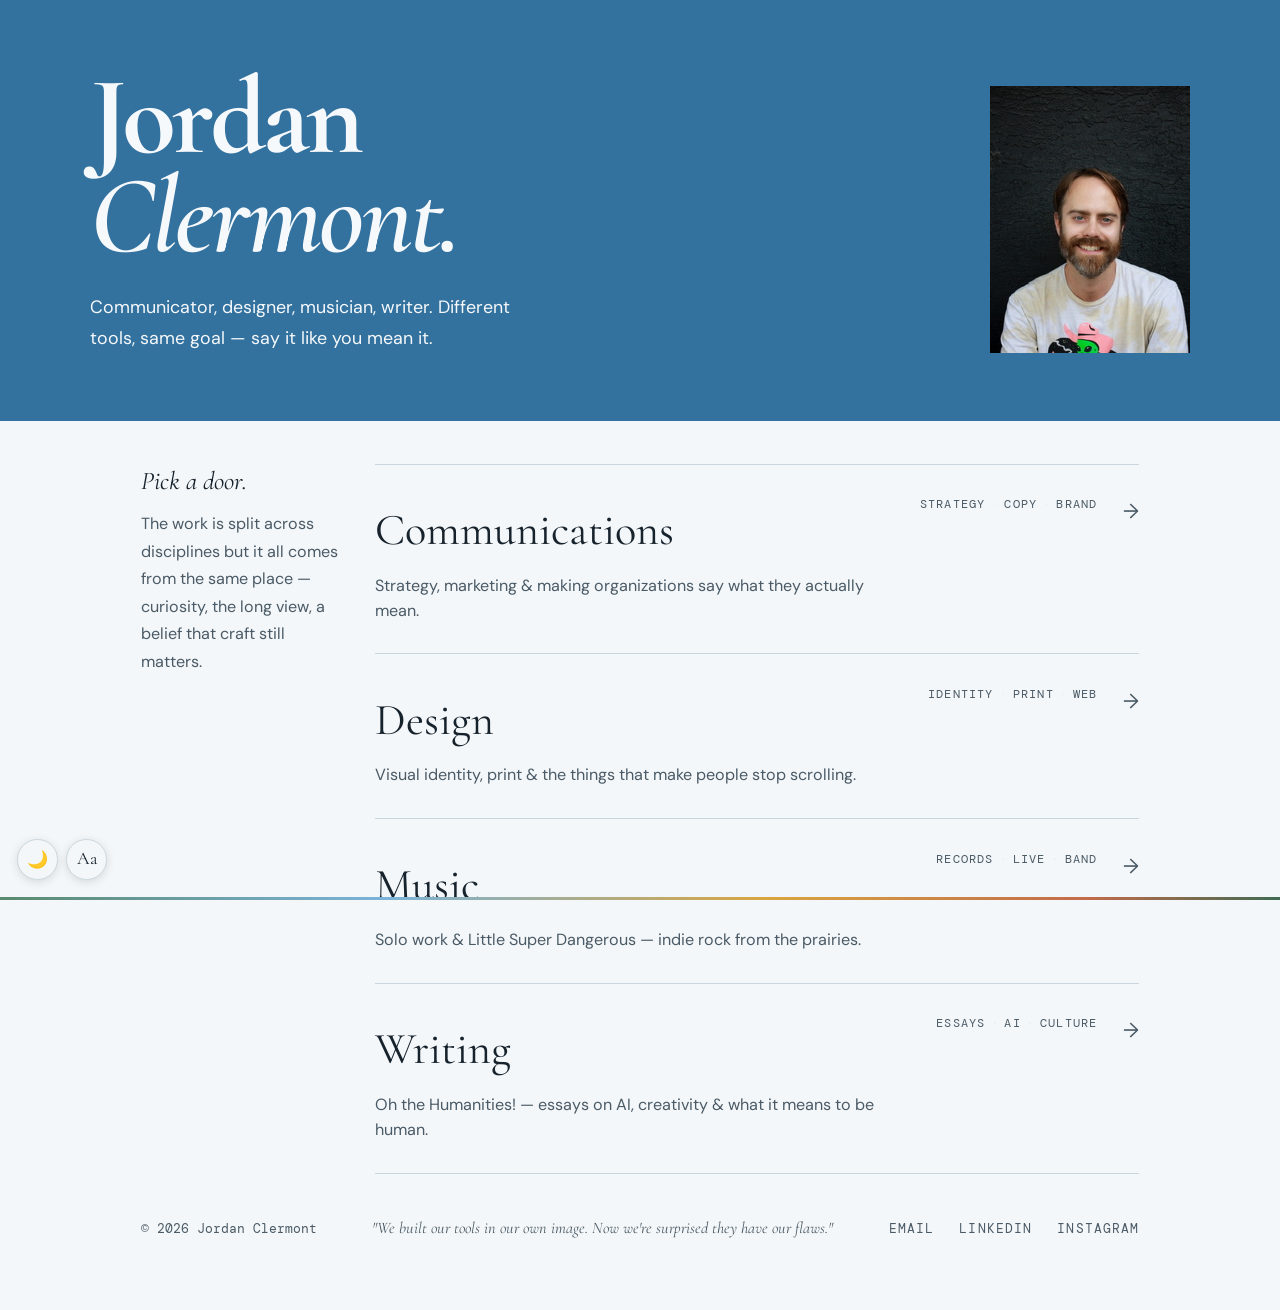
==== commit 8ce0f106: "system day/night theme (Big Sky / Dusk) with sun-moon toggle; 6 font trials - Big Sky (blue) is now " ====
--- a/index.html
+++ b/index.html
@@ -18,6 +18,10 @@
   <meta property="og:url" content="https://jordanclermont-com.pages.dev/" />
   <meta property="og:image" content="https://jordanclermont-com.pages.dev/jo.jpg" />
   <meta name="twitter:card" content="summary_large_image" />
+  <script>
+    // apply saved day/night choice before first paint
+    try { const m = localStorage.getItem('jc-mode'); if (m) document.documentElement.setAttribute('data-mode', m); } catch (e) {}
+  </script>
 </head>
 
 <body class="page-landing">
--- a/assets/site.css
+++ b/assets/site.css
@@ -3,95 +3,81 @@
    ========================================================================== */
 
 /* ─── tokens ─────────────────────────────────────────────────────────────── */
+/* Day — "Big Sky": prairie daylight. The default, and the light-mode palette. */
 :root {
-  --hero-bg:    #3d5f6e;
-  --hero-text:  #f0ece3;
-  --hero-muted: #dce8ec;
-
-  --sky:        #f0ece3;
-  --ink:        #1f1c17;
-  --muted:      #554d42;
-  --border:     #cec7b5;
-  --focus:      #2a7fff;
-
-  --wheat:      #c4963a;
-  --sage:       #5a7c5e;
-  --sage-deep:  #3d5c40;
-  --clay:       #b5623a;
-  --bigsky:     #5b8aad;
-
-  --serif:      'Cormorant Garamond', Georgia, serif;
-  --sans:       'DM Sans', -apple-system, sans-serif;
-  --mono:       'DM Mono', monospace;
-
-  --max:        1100px;
-}
-
-/* ─── alternate palettes (preview via theme picker) ──────────────────────── */
-:root[data-theme="dusk"] {
-  --hero-bg:    #473d63;
-  --hero-text:  #f3eee6;
-  --hero-muted: #d8d2e6;
-  --sky:        #f4edea;
-  --ink:        #241f2b;
-  --muted:      #5c5164;
-  --border:     #d6c9c6;
-  --wheat:      #c99a45;
-  --sage:       #7a6a92;
-  --sage-deep:  #544468;
-  --clay:       #c26456;
-  --bigsky:     #8f7fb0;
-}
-:root[data-theme="bigsky"] {
+  color-scheme: light;
+
   --hero-bg:    #33719f;
   --hero-text:  #f6f9fb;
-  --hero-muted: #d3e4ef;
+  --hero-muted: #e4eef6;
+
   --sky:        #f4f7f9;
   --ink:        #16222c;
   --muted:      #4a5a66;
   --border:     #c9d6de;
+  --focus:      #2a7fff;
+
   --wheat:      #d9a53f;
   --sage:       #5a8a6e;
   --sage-deep:  #3f6b52;
   --clay:       #c26b4a;
   --bigsky:     #7ab3d9;
-}
-:root[data-theme="harvest"] {
-  --hero-bg:    #7d5320;
-  --hero-text:  #f7f0e0;
-  --hero-muted: #e8d9b8;
-  --sky:        #f5efdf;
-  --ink:        #2b2113;
-  --muted:      #6b5636;
-  --border:     #d9cba8;
-  --wheat:      #c4963a;
-  --sage:       #6e7a45;
-  --sage-deep:  #55632f;
-  --clay:       #a84f2e;
-  --bigsky:     #5b8aad;
-}
-:root[data-theme="chinook"] {
-  --hero-bg:    #39465e;
-  --hero-text:  #f6eee8;
-  --hero-muted: #d9d3dd;
-  --sky:        #f6efe9;
-  --ink:        #25222a;
-  --muted:      #5d5254;
-  --border:     #dcc9bd;
-  --wheat:      #d19a44;
-  --sage:       #647a6b;
-  --sage-deep:  #46584c;
-  --clay:       #c76d4f;
-  --bigsky:     #7d95b5;
-}
-
-/* ─── alternate font pairings (preview via theme picker) ─────────────────── */
-:root[data-font="fraunces"] {
-  --serif: 'Fraunces', Georgia, serif;
-}
-:root[data-font="playfair"] {
-  --serif: 'Playfair Display', Georgia, serif;
-}
+
+  --serif:      'Cormorant Garamond', Georgia, serif;
+  --sans:       'DM Sans', -apple-system, sans-serif;
+  --mono:       'DM Mono', monospace;
+
+  --max:        1100px;
+}
+
+/* Night — "Dusk": prairie sky after sundown. Follows the system setting,
+   unless the visitor picks a side with the sun/moon toggle. */
+@media (prefers-color-scheme: dark) {
+  :root:not([data-mode="day"]) {
+    color-scheme: dark;
+
+    --hero-bg:    #473d63;
+    --hero-text:  #f3eee6;
+    --hero-muted: #cfc7e2;
+
+    --sky:        #241f33;
+    --ink:        #eae4f0;
+    --muted:      #a89db9;
+    --border:     #443c59;
+
+    --wheat:      #d9a852;
+    --sage:       #8fa694;
+    --sage-deep:  #a9c4ad;
+    --clay:       #d98a6a;
+    --bigsky:     #8fb3d9;
+  }
+}
+:root[data-mode="night"] {
+  color-scheme: dark;
+
+  --hero-bg:    #473d63;
+  --hero-text:  #f3eee6;
+  --hero-muted: #cfc7e2;
+
+  --sky:        #241f33;
+  --ink:        #eae4f0;
+  --muted:      #a89db9;
+  --border:     #443c59;
+
+  --wheat:      #d9a852;
+  --sage:       #8fa694;
+  --sage-deep:  #a9c4ad;
+  --clay:       #d98a6a;
+  --bigsky:     #8fb3d9;
+}
+
+/* ─── alternate headline fonts (preview via font panel) ──────────────────── */
+:root[data-font="playfair"]   { --serif: 'Playfair Display', Georgia, serif; }
+:root[data-font="newsreader"] { --serif: 'Newsreader', Georgia, serif; }
+:root[data-font="lora"]       { --serif: 'Lora', Georgia, serif; }
+:root[data-font="spectral"]   { --serif: 'Spectral', Georgia, serif; }
+:root[data-font="sourceserif"]{ --serif: 'Source Serif 4', Georgia, serif; }
+:root[data-font="dmserif"]    { --serif: 'DM Serif Display', Georgia, serif; }
 
 /* ─── reset + base ───────────────────────────────────────────────────────── */
 *, *::before, *::after { box-sizing: border-box; margin: 0; padding: 0; }
@@ -849,7 +835,8 @@
 }
 
 /* ==========================================================================
-   DEV THEME PICKER — temporary preview tool, remove before launch
+   CORNER WIDGET — day/night toggle (permanent fun touch) + dev font panel
+   (font panel is temporary; remove before launch)
    ========================================================================== */
 .dev-picker {
   position: fixed;
@@ -858,19 +845,22 @@
   z-index: 5000;
   font-family: var(--mono);
 }
+.dp-buttons { display: flex; gap: 0.5rem; }
 .dp-toggle {
   width: 2.4rem;
   height: 2.4rem;
   border: 1px solid var(--border);
   border-radius: 50%;
   background: var(--sky);
+  color: var(--ink);
   cursor: pointer;
-  font-size: 1.1rem;
+  font-size: 1rem;
   line-height: 1;
   box-shadow: 0 2px 10px rgba(0, 0, 0, 0.12);
   transition: transform 0.2s;
 }
 .dp-toggle:hover { transform: rotate(20deg); }
+.dp-fonts { font-family: var(--serif); font-size: 1.05rem; }
 
 .dp-panel {
   display: none;
@@ -892,20 +882,7 @@
   letter-spacing: 0.15em;
   text-transform: uppercase;
 }
-.dp-row { display: flex; gap: 0.5rem; margin-bottom: 0.9rem; }
-.dp-row:last-child { margin-bottom: 0; }
-
-.dp-swatch {
-  width: 1.7rem;
-  height: 1.7rem;
-  border: 2px solid transparent;
-  border-radius: 50%;
-  cursor: pointer;
-  padding: 0;
-  transition: transform 0.15s;
-}
-.dp-swatch:hover { transform: scale(1.15); }
-.dp-swatch.active { border-color: var(--ink); }
+.dp-row { display: flex; flex-wrap: wrap; gap: 0.5rem; }
 
 .dp-font {
   padding: 0.35rem 0.55rem;
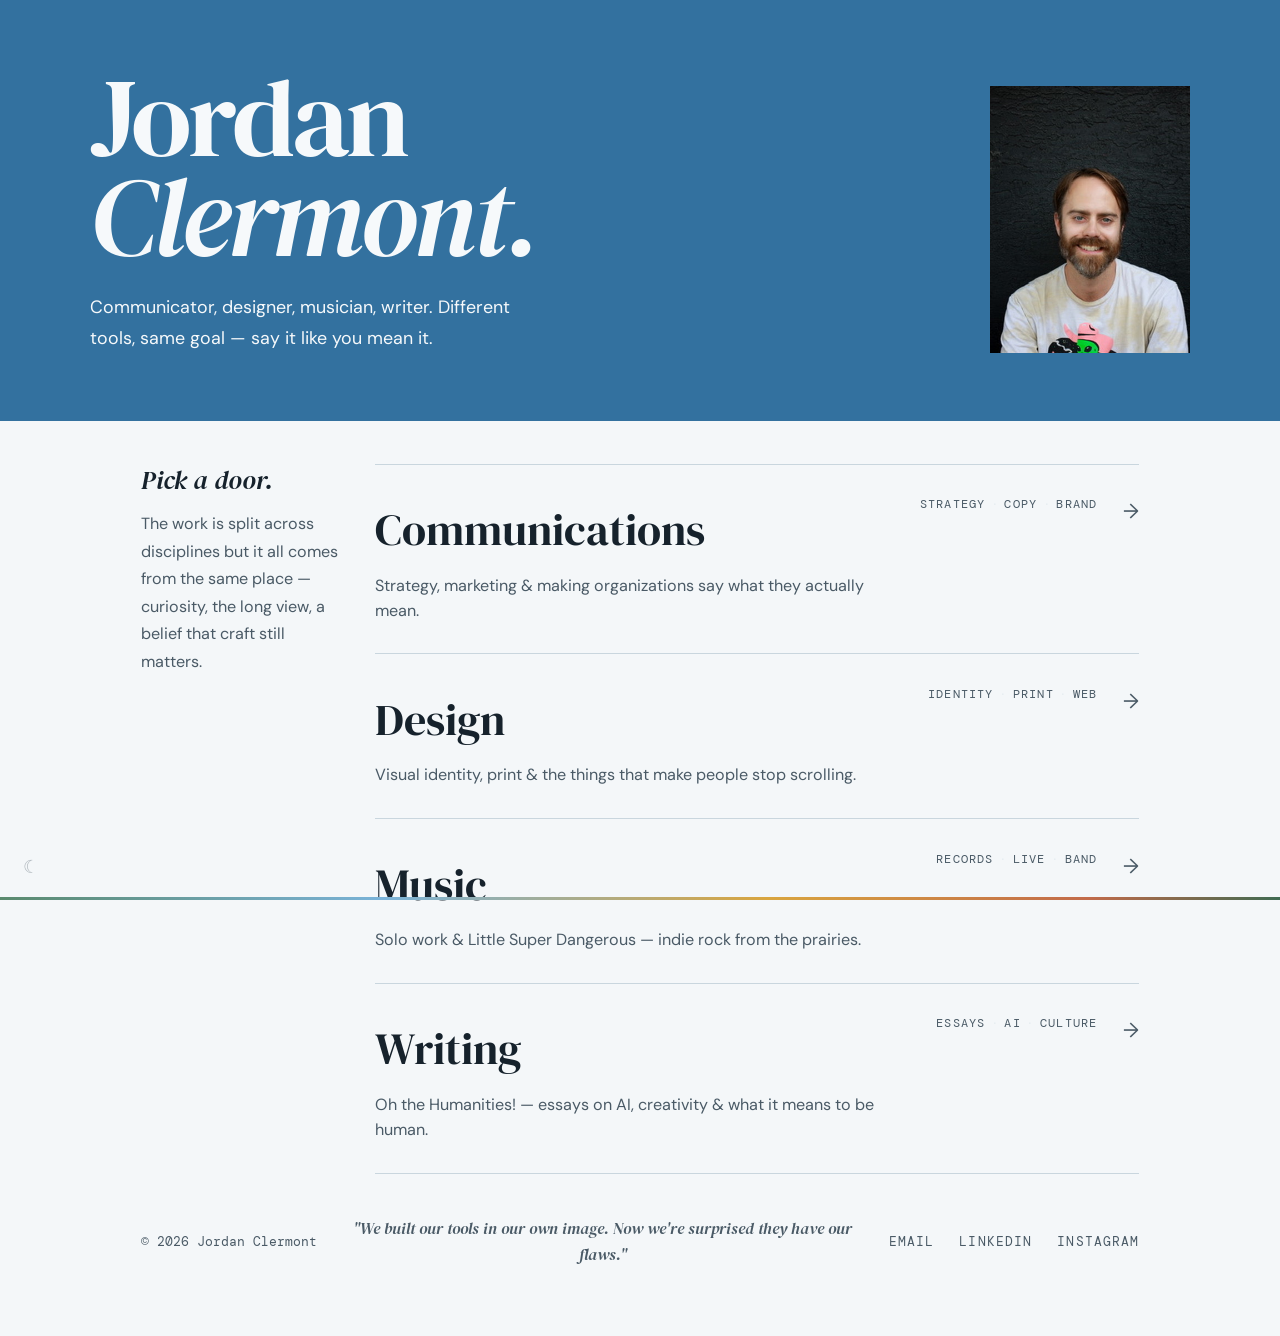
==== commit 32c5c183: "DM Serif Display as the final headline font; quieter day/night toggle - bake DM Serif Display into -" ====
--- a/index.html
+++ b/index.html
@@ -7,7 +7,7 @@
   <meta name="description" content="Jordan Clermont — communicator, designer, musician &amp; writer in Calgary, AB. Different tools, same goal: say it like you mean it." />
   <link rel="preconnect" href="https://fonts.googleapis.com" />
   <link rel="preconnect" href="https://fonts.gstatic.com" crossorigin />
-  <link href="https://fonts.googleapis.com/css2?family=Cormorant+Garamond:ital,wght@0,400;0,700;1,400;1,600&family=DM+Sans&family=DM+Mono&display=swap" rel="stylesheet" />
+  <link href="https://fonts.googleapis.com/css2?family=DM+Serif+Display:ital@0;1&family=DM+Sans&family=DM+Mono&display=swap" rel="stylesheet" />
   <link rel="stylesheet" href="assets/site.css" />
   <link rel="icon" href="/favicon.svg" type="image/svg+xml" />
 
--- a/assets/site.css
+++ b/assets/site.css
@@ -23,7 +23,7 @@
   --clay:       #c26b4a;
   --bigsky:     #7ab3d9;
 
-  --serif:      'Cormorant Garamond', Georgia, serif;
+  --serif:      'DM Serif Display', Georgia, serif;
   --sans:       'DM Sans', -apple-system, sans-serif;
   --mono:       'DM Mono', monospace;
 
@@ -70,14 +70,6 @@
   --clay:       #d98a6a;
   --bigsky:     #8fb3d9;
 }
-
-/* ─── alternate headline fonts (preview via font panel) ──────────────────── */
-:root[data-font="playfair"]   { --serif: 'Playfair Display', Georgia, serif; }
-:root[data-font="newsreader"] { --serif: 'Newsreader', Georgia, serif; }
-:root[data-font="lora"]       { --serif: 'Lora', Georgia, serif; }
-:root[data-font="spectral"]   { --serif: 'Spectral', Georgia, serif; }
-:root[data-font="sourceserif"]{ --serif: 'Source Serif 4', Georgia, serif; }
-:root[data-font="dmserif"]    { --serif: 'DM Serif Display', Georgia, serif; }
 
 /* ─── reset + base ───────────────────────────────────────────────────────── */
 *, *::before, *::after { box-sizing: border-box; margin: 0; padding: 0; }
@@ -162,7 +154,7 @@
 .page-landing h1 {
   font-family: var(--serif);
   font-size: clamp(3.5rem, 9vw, 6.5rem);
-  font-weight: 700;
+  font-weight: 400;
   line-height: 0.9;
   letter-spacing: -0.03em;
   color: var(--hero-text);
@@ -170,7 +162,7 @@
 .page-landing h1 .last {
   display: block;
   font-style: italic;
-  font-weight: 600;
+  font-weight: 400;
 }
 #nameClick { cursor: pointer; user-select: none; }
 
@@ -426,7 +418,7 @@
 .page-sub h1 {
   font-family: var(--serif);
   font-size: clamp(3rem, 8vw, 5.5rem);
-  font-weight: 700;
+  font-weight: 400;
   line-height: 0.9;
   letter-spacing: -0.03em;
   color: var(--hero-text);
@@ -434,7 +426,7 @@
 .page-sub h1 em {
   display: block;
   font-style: italic;
-  font-weight: 600;
+  font-weight: 400;
 }
 
 .hero-desc {
@@ -456,7 +448,7 @@
   color: var(--hero-text);
   font-family: var(--serif);
   font-size: 2.1rem;
-  font-weight: 700;
+  font-weight: 400;
   line-height: 1;
 }
 .hero-stat-label {
@@ -553,7 +545,7 @@
   color: var(--hero-bg);
   font-family: var(--serif);
   font-size: 1.9rem;
-  font-weight: 700;
+  font-weight: 400;
   line-height: 1;
 }
 .case-stat-label {
@@ -835,67 +827,23 @@
 }
 
 /* ==========================================================================
-   CORNER WIDGET — day/night toggle (permanent fun touch) + dev font panel
-   (font panel is temporary; remove before launch)
+   DAY/NIGHT TOGGLE — quiet corner glyph; the content is the show
    ========================================================================== */
-.dev-picker {
+.mode-toggle {
   position: fixed;
-  left: 1rem;
-  bottom: 1.2rem;
+  left: 0.9rem;
+  bottom: 1rem;
   z-index: 5000;
-  font-family: var(--mono);
-}
-.dp-buttons { display: flex; gap: 0.5rem; }
-.dp-toggle {
-  width: 2.4rem;
-  height: 2.4rem;
-  border: 1px solid var(--border);
-  border-radius: 50%;
-  background: var(--sky);
-  color: var(--ink);
+  width: 1.8rem;
+  height: 1.8rem;
+  border: none;
+  background: none;
+  color: var(--muted);
+  opacity: 0.4;
   cursor: pointer;
-  font-size: 1rem;
+  font-size: 1.05rem;
   line-height: 1;
-  box-shadow: 0 2px 10px rgba(0, 0, 0, 0.12);
-  transition: transform 0.2s;
-}
-.dp-toggle:hover { transform: rotate(20deg); }
-.dp-fonts { font-family: var(--serif); font-size: 1.05rem; }
-
-.dp-panel {
-  display: none;
-  position: absolute;
-  left: 0;
-  bottom: 3rem;
-  min-width: 210px;
-  padding: 0.9rem;
-  border: 1px solid var(--border);
-  background: var(--sky);
-  box-shadow: 0 6px 24px rgba(0, 0, 0, 0.16);
-}
-.dev-picker.open .dp-panel { display: block; }
-
-.dp-heading {
-  margin-bottom: 0.5rem;
-  color: var(--muted);
-  font-size: 0.6rem;
-  letter-spacing: 0.15em;
-  text-transform: uppercase;
-}
-.dp-row { display: flex; flex-wrap: wrap; gap: 0.5rem; }
-
-.dp-font {
-  padding: 0.35rem 0.55rem;
-  border: 1px solid var(--border);
-  background: transparent;
-  color: var(--muted);
-  cursor: pointer;
-  font-family: var(--mono);
-  font-size: 0.62rem;
-  letter-spacing: 0.08em;
-  text-transform: uppercase;
-}
-.dp-font.active {
-  border-color: var(--ink);
-  color: var(--ink);
-}
+  transition: opacity 0.25s;
+}
+.mode-toggle:hover,
+.mode-toggle:focus-visible { opacity: 1; }
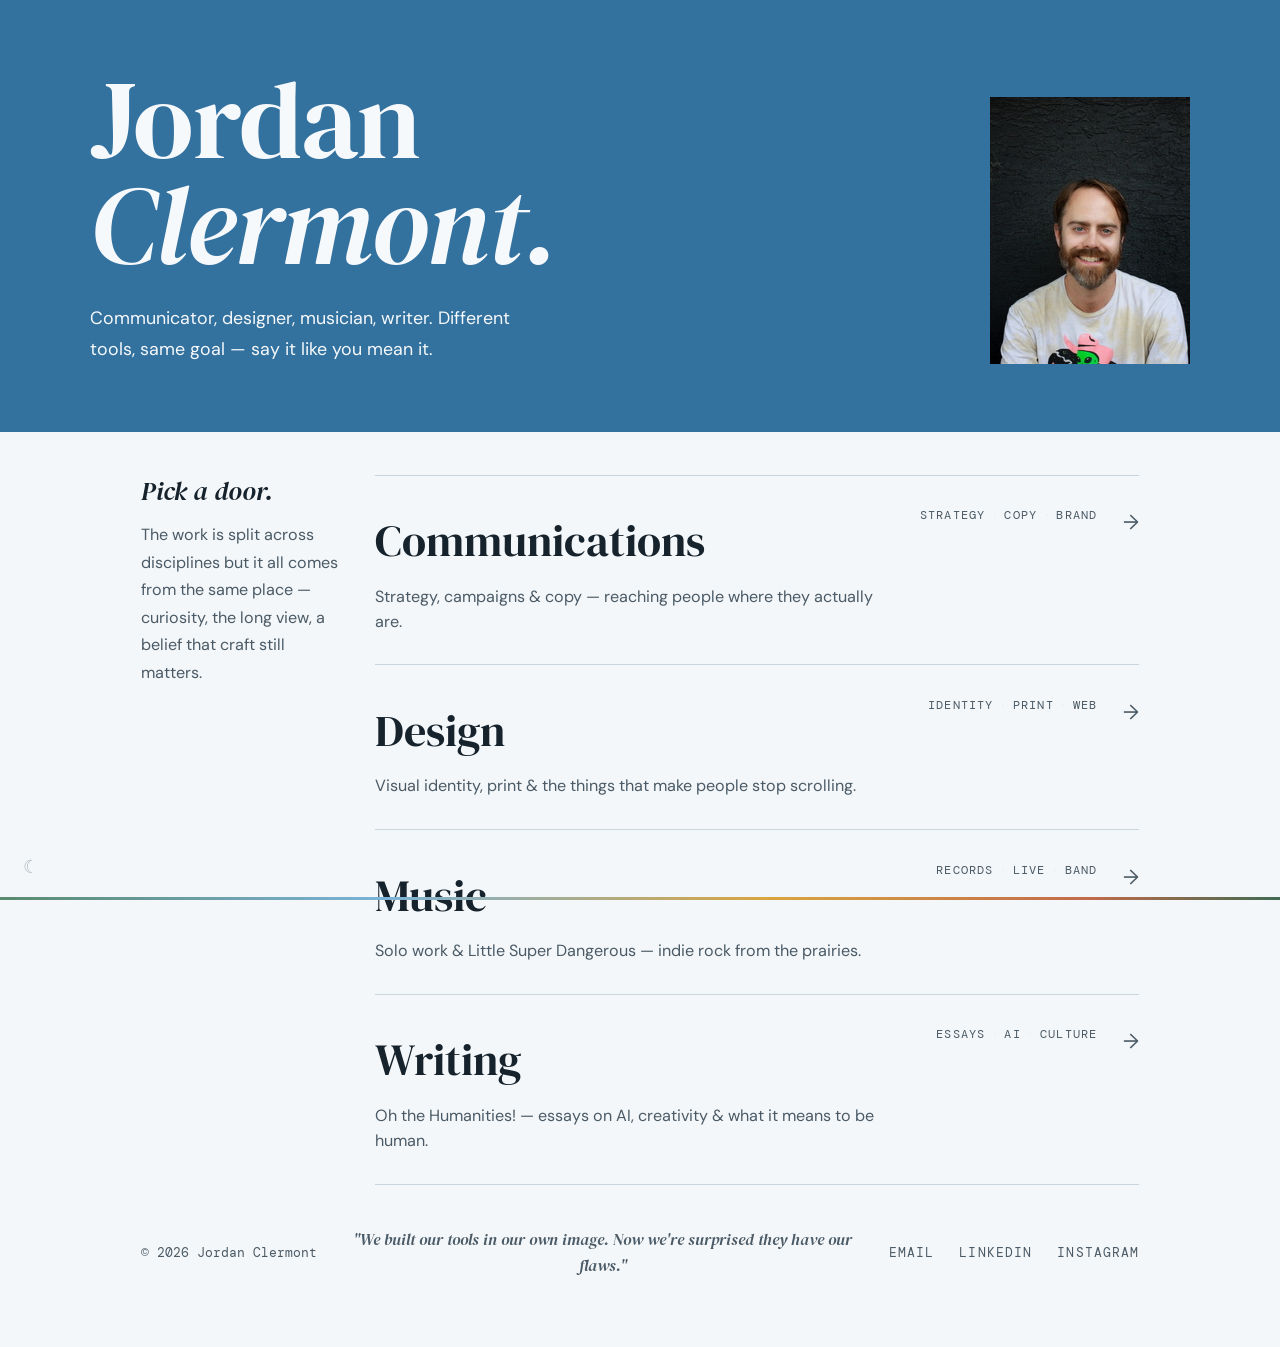
==== commit 9ef703ce: "rework comms headline, tighten stats and copy - comms hero: "The right message, on the right channel" ====
--- a/index.html
+++ b/index.html
@@ -71,7 +71,7 @@
           <a href="/communications" class="door">
             <div class="door-info">
               <span class="door-label">Communications</span>
-              <span class="door-desc">Strategy, marketing &amp; making organizations say what they actually mean.</span>
+              <span class="door-desc">Strategy, campaigns &amp; copy &mdash; reaching people where they actually are.</span>
             </div>
             <span class="door-tags" aria-hidden="true">
               <span class="door-tag">Strategy</span><span class="door-sep">·</span>
--- a/assets/site.css
+++ b/assets/site.css
@@ -155,8 +155,8 @@
   font-family: var(--serif);
   font-size: clamp(3.5rem, 9vw, 6.5rem);
   font-weight: 400;
-  line-height: 0.9;
-  letter-spacing: -0.03em;
+  line-height: 0.95;
+  letter-spacing: -0.01em;
   color: var(--hero-text);
 }
 .page-landing h1 .last {
@@ -419,8 +419,8 @@
   font-family: var(--serif);
   font-size: clamp(3rem, 8vw, 5.5rem);
   font-weight: 400;
-  line-height: 0.9;
-  letter-spacing: -0.03em;
+  line-height: 0.95;
+  letter-spacing: -0.01em;
   color: var(--hero-text);
 }
 .page-sub h1 em {
@@ -494,8 +494,8 @@
   font-family: var(--serif);
   font-size: clamp(2rem, 4vw, 3rem);
   font-weight: 400;
-  line-height: 1.05;
-  letter-spacing: -0.02em;
+  line-height: 1.1;
+  letter-spacing: 0;
 }
 .case-tags {
   display: flex;
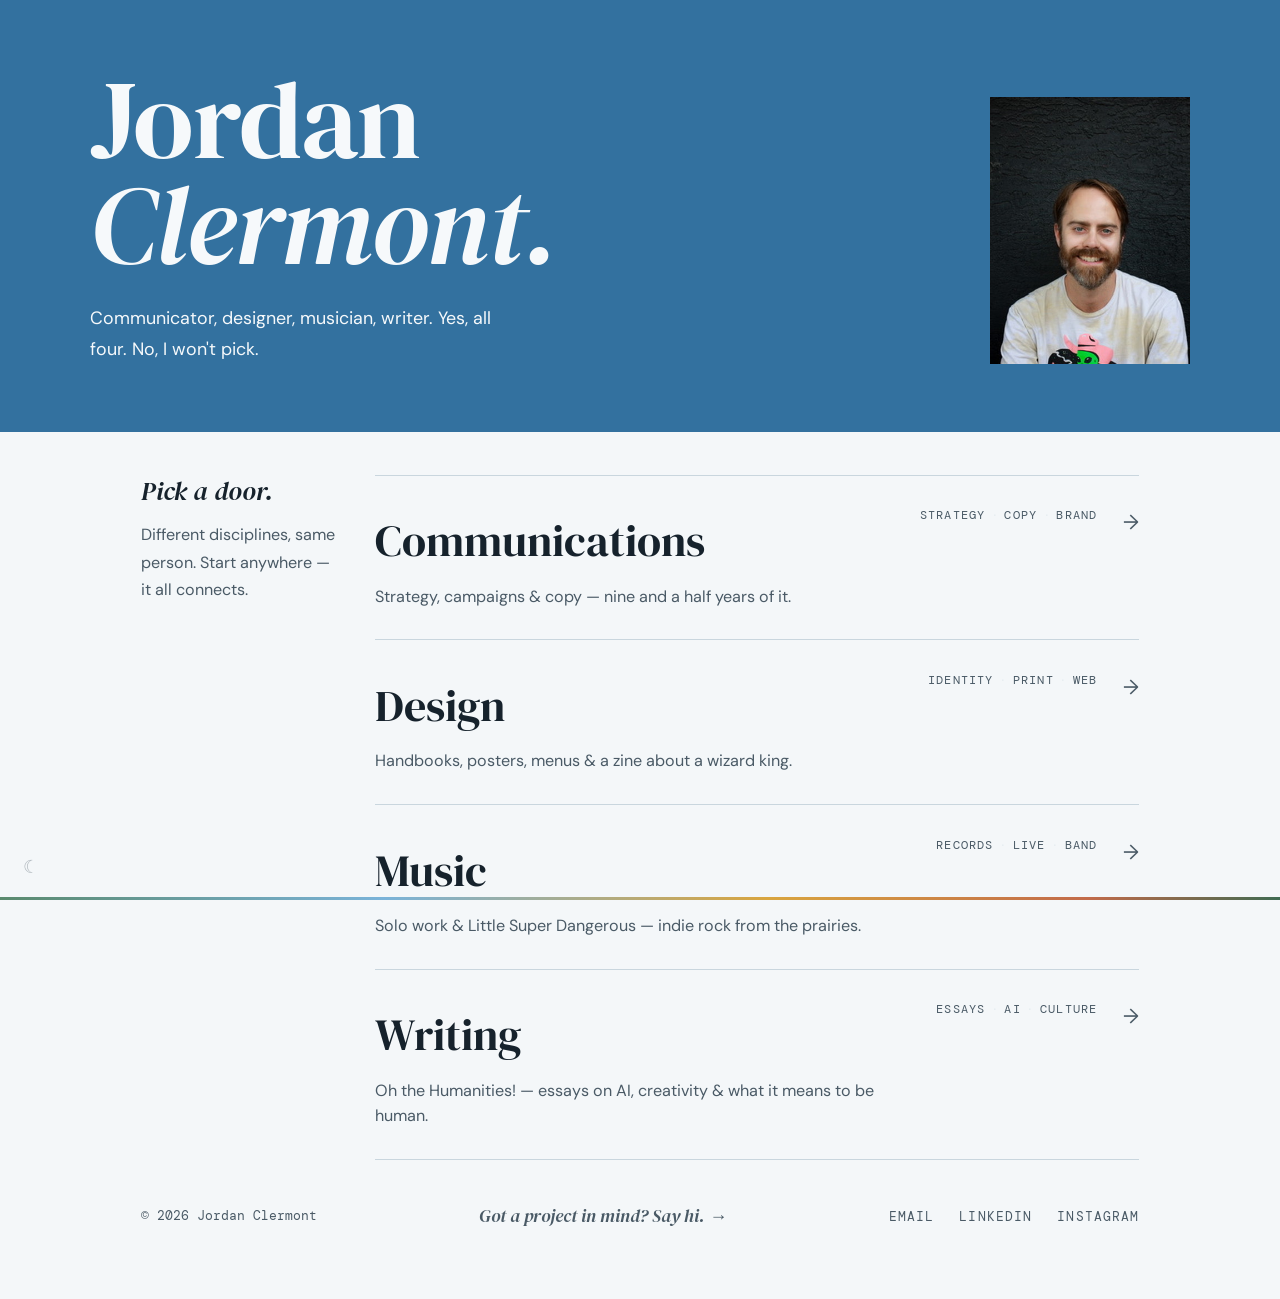
==== commit 2d9a516f: "voice pass: cut marketing-speak, footer self-quote becomes a CTA - tagline: "Yes, all four. No, I wo" ====
--- a/index.html
+++ b/index.html
@@ -4,7 +4,7 @@
   <meta charset="UTF-8" />
   <meta name="viewport" content="width=device-width, initial-scale=1.0" />
   <title>Jordan Clermont</title>
-  <meta name="description" content="Jordan Clermont — communicator, designer, musician &amp; writer in Calgary, AB. Different tools, same goal: say it like you mean it." />
+  <meta name="description" content="Jordan Clermont — communicator, designer, musician &amp; writer in Calgary, AB." />
   <link rel="preconnect" href="https://fonts.googleapis.com" />
   <link rel="preconnect" href="https://fonts.gstatic.com" crossorigin />
   <link href="https://fonts.googleapis.com/css2?family=DM+Serif+Display:ital@0;1&family=DM+Sans&family=DM+Mono&display=swap" rel="stylesheet" />
@@ -14,7 +14,7 @@
   <!-- Open Graph / social -->
   <meta property="og:type" content="website" />
   <meta property="og:title" content="Jordan Clermont" />
-  <meta property="og:description" content="Communicator, designer, musician &amp; writer in Calgary, AB. Different tools, same goal: say it like you mean it." />
+  <meta property="og:description" content="Communicator, designer, musician &amp; writer in Calgary, AB." />
   <meta property="og:url" content="https://jordanclermont-com.pages.dev/" />
   <meta property="og:image" content="https://jordanclermont-com.pages.dev/jo.jpg" />
   <meta name="twitter:card" content="summary_large_image" />
@@ -53,7 +53,7 @@
             <span id="nameClick">Jordan</span><br>
             <span class="last">Clermont.</span>
           </h1>
-          <p class="tagline">Communicator, designer, musician, writer. Different tools, same goal &mdash; say it like you mean it.</p>
+          <p class="tagline">Communicator, designer, musician, writer. Yes, all four. No, I won't pick.</p>
         </div>
         <div class="hero-portrait">
           <img src="jo.jpg" alt="Jordan Clermont" id="jo-photo" />
@@ -65,13 +65,13 @@
       <div class="doors-layout">
         <div class="doors-sidebar">
           <div class="doors-sidebar-title">Pick a door.</div>
-          <p>The work is split across disciplines but it all comes from the same place &mdash; curiosity, the long view, a belief that craft still matters.</p>
+          <p>Different disciplines, same person. Start anywhere &mdash; it all connects.</p>
         </div>
         <nav class="doors-list" aria-label="Work categories">
           <a href="/communications" class="door">
             <div class="door-info">
               <span class="door-label">Communications</span>
-              <span class="door-desc">Strategy, campaigns &amp; copy &mdash; reaching people where they actually are.</span>
+              <span class="door-desc">Strategy, campaigns &amp; copy &mdash; nine and a half years of it.</span>
             </div>
             <span class="door-tags" aria-hidden="true">
               <span class="door-tag">Strategy</span><span class="door-sep">·</span>
@@ -83,7 +83,7 @@
           <a href="/design" class="door">
             <div class="door-info">
               <span class="door-label">Design</span>
-              <span class="door-desc">Visual identity, print &amp; the things that make people stop scrolling.</span>
+              <span class="door-desc">Handbooks, posters, menus &amp; a zine about a wizard king.</span>
             </div>
             <span class="door-tags" aria-hidden="true">
               <span class="door-tag">Identity</span><span class="door-sep">·</span>
@@ -123,7 +123,7 @@
 
   <footer>
     <div class="footer-copy">&copy; 2026 Jordan Clermont</div>
-    <div class="footer-quote">"We built our tools in our own image. Now we're surprised they have our flaws."</div>
+    <a class="footer-cta" href="mailto:hello@jordanclermont.com">Got a project in mind? Say hi. &rarr;</a>
     <div class="footer-links">
       <a href="mailto:hello@jordanclermont.com">Email</a>
       <a href="https://linkedin.com/in/jordanclermont" target="_blank" rel="noopener">LinkedIn</a>
--- a/assets/site.css
+++ b/assets/site.css
@@ -278,15 +278,18 @@
   font-family: var(--mono);
   font-size: 0.75rem;
 }
-.footer-quote {
+.footer-cta {
   flex: 1;
   min-width: 200px;
   color: var(--muted);
   font-family: var(--serif);
-  font-size: 0.95rem;
+  font-size: 1.05rem;
   font-style: italic;
   text-align: center;
-}
+  text-decoration: none;
+  transition: color 0.2s;
+}
+.footer-cta:hover { color: var(--ink); }
 .footer-links { display: flex; gap: 1.5rem; }
 .footer-links a {
   color: var(--muted);
